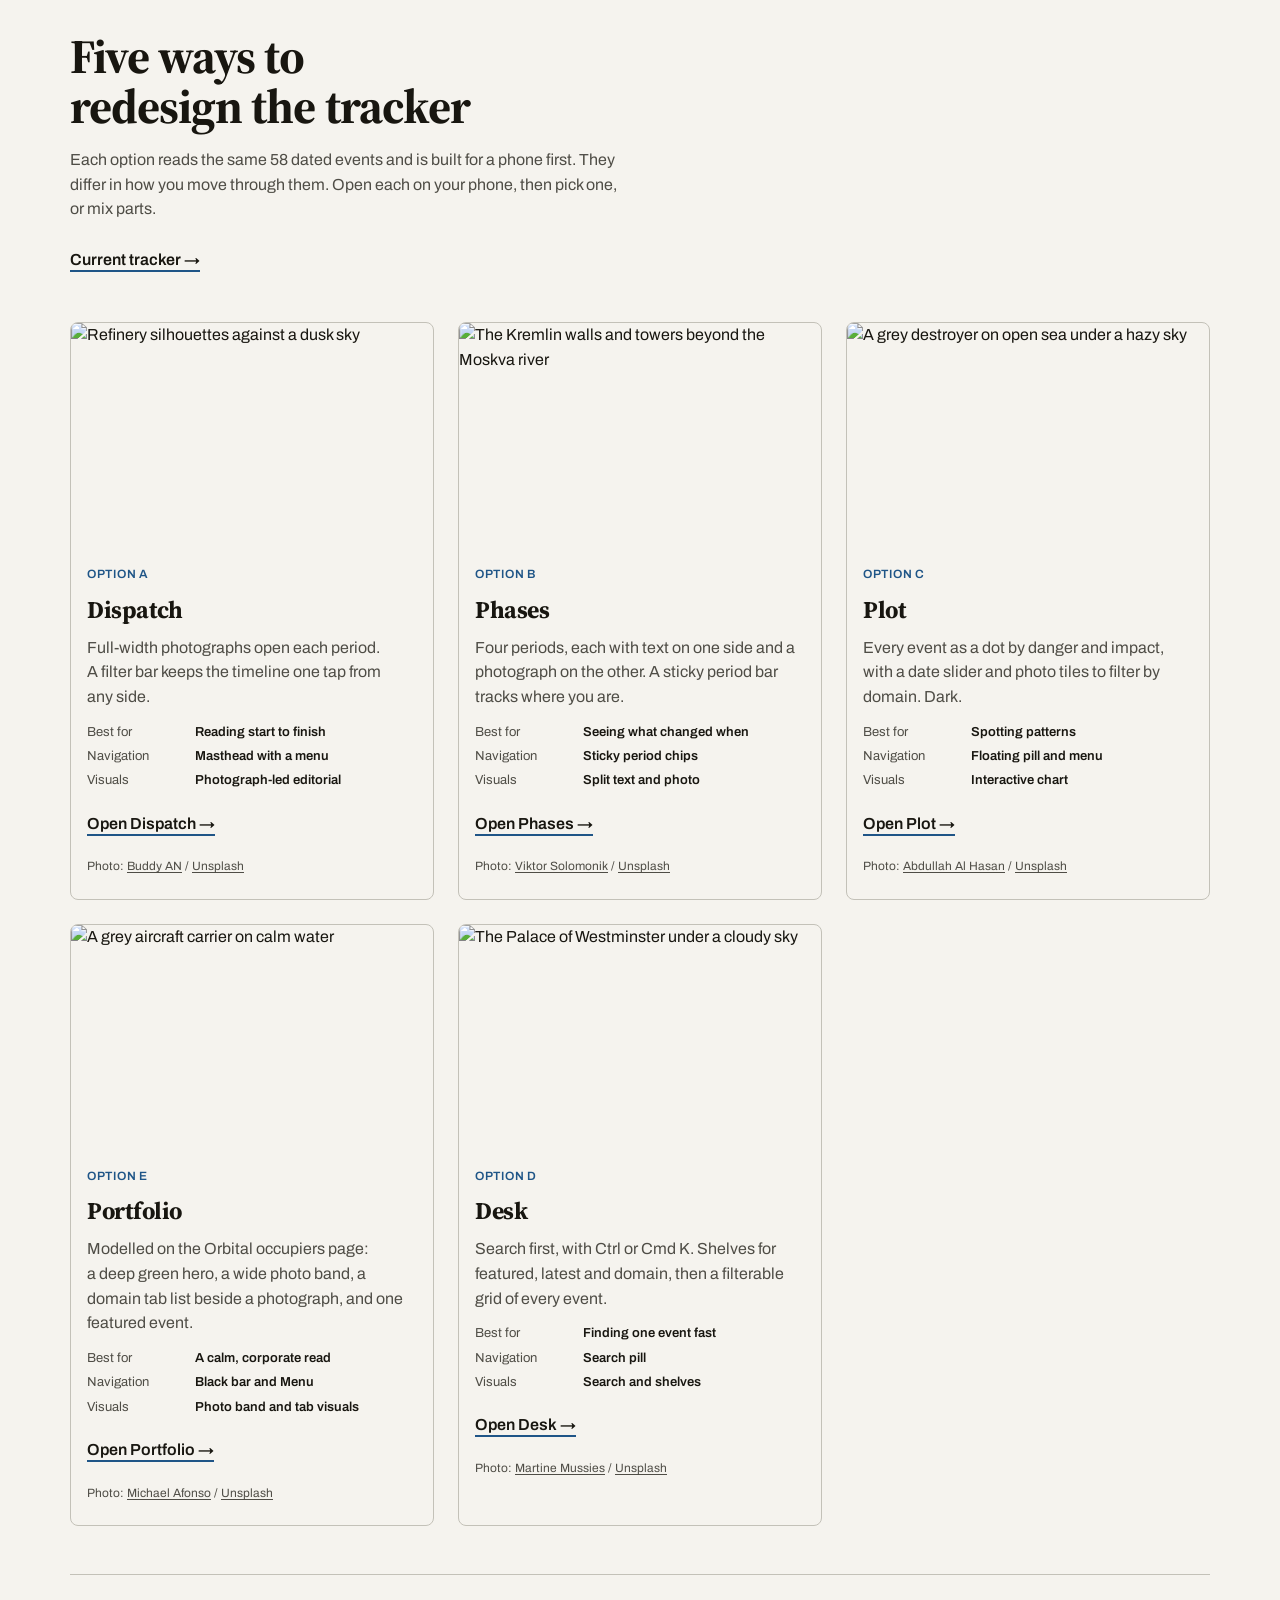
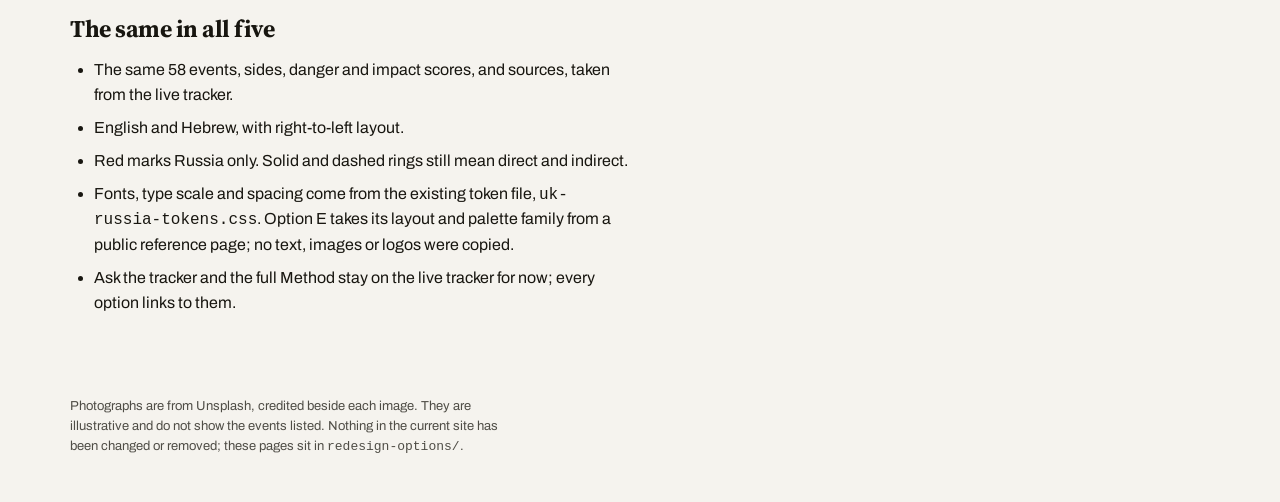
==== redesign-options/index.html @ 3826f4dd "Add UK military-aid rows for Ukraine and recompute the stats. Every verified weapons, munitions and " ====
<!DOCTYPE html>
<html lang="en" dir="ltr" data-option="index">
<head>
<meta charset="utf-8">
<meta name="viewport" content="width=device-width, initial-scale=1, viewport-fit=cover">
<meta name="robots" content="noindex">
<title>Five redesign options — UK–Russia escalation tracker</title>
<meta name="description" content="Five mobile-first redesign directions for the UK–Russia escalation tracker, each with photographs and a different way to navigate the 58 events.">
<link rel="preconnect" href="https://fonts.googleapis.com">
<link rel="preconnect" href="https://fonts.gstatic.com" crossorigin>
<link rel="preconnect" href="https://images.unsplash.com" crossorigin>
<link href="https://fonts.googleapis.com/css2?family=Source+Serif+4:opsz,wght@8..60,400;8..60,600;8..60,700&family=Noto+Serif+Hebrew:wght@400;600;700&family=Archivo:wght@400;500;600;700&display=swap" rel="stylesheet">
<link rel="stylesheet" href="../uk-russia-tokens.css">
<link rel="stylesheet" href="./options-base.css">
<link rel="stylesheet" href="./index.css">
</head>
<body>
<a class="skip" href="#main">Skip to content</a>
<main id="main" class="wrap">
  <header class="head">
    <h1>Five ways to redesign the tracker</h1>
    <p class="lede">Each option reads the same 58 dated events and is built for a phone first. They differ in how you move through them. Open each on your phone, then pick one, or mix parts.</p>
    <p class="head__links"><a class="tlink" href="../uk-russia-merged-timeline.html">Current tracker →</a></p>
  </header>

  <div class="options" id="options"></div>

  <section class="same" aria-labelledby="same-h">
    <h2 id="same-h">The same in all five</h2>
    <ul>
      <li>The same 58 events, sides, danger and impact scores, and sources, taken from the live tracker.</li>
      <li>English and Hebrew, with right-to-left layout.</li>
      <li>Red marks Russia only. Solid and dashed rings still mean direct and indirect.</li>
      <li>Fonts, type scale and spacing come from the existing token file, <code>uk-russia-tokens.css</code>. Option E takes its layout and palette family from a public reference page; no text, images or logos were copied.</li>
      <li>Ask the tracker and the full Method stay on the live tracker for now; every option links to them.</li>
    </ul>
  </section>

  <p class="fine">Photographs are from Unsplash, credited beside each image. They are illustrative and do not show the events listed. Nothing in the current site has been changed or removed; these pages sit in <code>redesign-options/</code>.</p>
</main>

<script src="./options-data.js"></script>
<script src="./options-shared.js"></script>
<script>
(function () {
  const { img, creditInner, esc } = window.UKRU_UI;
  const OPTS = [
    { l: "Option A", name: "Dispatch", href: "./option-a-dispatch.html", photo: "refinery", what: "Full-width photographs open each period. A filter bar keeps the timeline one tap from any side.", best: "Reading start to finish", nav: "Masthead with a menu", hook: "Photograph-led editorial" },
    { l: "Option B", name: "Phases", href: "./option-b-phases.html", photo: "kremlin", what: "Four periods, each with text on one side and a photograph on the other. A sticky period bar tracks where you are.", best: "Seeing what changed when", nav: "Sticky period chips", hook: "Split text and photo" },
    { l: "Option C", name: "Plot", href: "./option-c-plot.html", photo: "destroyer", what: "Every event as a dot by danger and impact, with a date slider and photo tiles to filter by domain. Dark.", best: "Spotting patterns", nav: "Floating pill and menu", hook: "Interactive chart" },
    { l: "Option E", name: "Portfolio", href: "./option-e-portfolio.html", photo: "carrier", what: "Modelled on the Orbital occupiers page: a deep green hero, a wide photo band, a domain tab list beside a photograph, and one featured event.", best: "A calm, corporate read", nav: "Black bar and Menu", hook: "Photo band and tab visuals" },
    { l: "Option D", name: "Desk", href: "./option-d-desk.html", photo: "westminster", what: "Search first, with Ctrl or Cmd K. Shelves for featured, latest and domain, then a filterable grid of every event.", best: "Finding one event fast", nav: "Search pill", hook: "Search and shelves" },
  ];
  document.getElementById("options").innerHTML = OPTS.map((o, i) => `<article class="opt">
    <figure class="opt__photo" style="margin:0">${img(o.photo, { w: 800, ratio: 1.6, sizes: "(min-width: 60rem) 25vw, (min-width: 40rem) 45vw, 100vw", eager: i < 2 })}</figure>
    <div class="opt__body">
      <span class="opt__letter">${esc(o.l.toUpperCase())}</span>
      <h2>${esc(o.name)}</h2>
      <p>${esc(o.what)}</p>
      <dl>
        <div><dt>Best for</dt><dd>${esc(o.best)}</dd></div>
        <div><dt>Navigation</dt><dd>${esc(o.nav)}</dd></div>
        <div><dt>Visuals</dt><dd>${esc(o.hook)}</dd></div>
      </dl>
      <a class="tlink" href="${o.href}">Open ${esc(o.name)} →</a>
      <p class="credit">${creditInner(o.photo, "en")}</p>
    </div>
  </article>`).join("");
})();
</script>
</body>
</html>
---- uk-russia-tokens.css ----
/* Hallmark · editorial · design-system: uk-russia-tokens.css · UK–Russia audit UI */
:root {
  /* Serif for headlines, sans for buttons and running text.
     Latin headlines use Source Serif 4. Hebrew headlines use Noto Serif Hebrew,
     a current screen serif, because Source Serif 4 has no Hebrew letters. */
  --font-display: "Source Serif 4", "Noto Serif Hebrew", serif;
  --font-body: Archivo, Arial, sans-serif;
  --font-mono: var(--font-body);
  --font-he: var(--font-body);

  /* Major third (1.25) — one ratio for the whole site */
  --text-xs: 0.75rem;       /* 12px labels */
  --text-sm: 0.8125rem;     /* 13px UI */
  --text-base: 0.9375rem;   /* 15px body */
  --text-md: 1rem;          /* 16px lede / emphasis */
  --text-lg: 1.125rem;      /* 18px section titles */
  --text-xl: 1.25rem;       /* 20px stats */
  --text-2xl: 1.5rem;       /* 24px page sections */
  --text-3xl: clamp(1.625rem, 2.6vw, 2.0625rem); /* ~26–33px page title */
  --text-display: clamp(1.75rem, 3.2vw, 2.375rem); /* hero numbers on ladder */

  --leading-tight: 1.15;
  --leading-snug: 1.35;
  --leading-body: 1.55;
  --measure: 62ch;

  --space-2xs: 0.25rem;
  --space-xs: 0.5rem;
  --space-sm: 0.75rem;
  --space-md: 1rem;
  --space-lg: 1.5rem;
  --space-xl: 2rem;
  --space-2xl: 2.5rem;
  --space-3xl: 3rem;

  --page-gutter: clamp(1rem, 4vw, 1.25rem);
  --page-max: 1180px;
}

/* ─────────────────────────────────────────────────────────────────────────
   Redesign options (redesign-options/*). Additive only: nothing above this
   line changes, so the live tracker and ladder pages are unaffected.
   Fonts, the major-third scale and the spacing scale stay shared; each option
   adds a colour theme scoped by [data-option].
   ───────────────────────────────────────────────────────────────────────── */
:root {
  --text-hero: clamp(2.25rem, 5.5vw + 0.5rem, 4.5rem);
  --text-hero-s: clamp(1.875rem, 4vw + 0.5rem, 3rem);
  --text-stat: clamp(3.5rem, 13vw, 7rem);

  --space-4xl: 4.5rem;
  --space-5xl: 6.5rem;

  --tap-min: 2.75rem;
  --rule-hair: 1px;
  --radius-sm: 4px;
  --radius-md: 8px;
  --radius-pill: 999px;

  --ease-out: cubic-bezier(0.16, 1, 0.3, 1);
  --ease-in: cubic-bezier(0.7, 0, 0.84, 0);
  --ease-in-out: cubic-bezier(0.65, 0, 0.35, 1);
  --dur-micro: 120ms;
  --dur-short: 220ms;
  --dur-long: 420ms;

  --z-base: 1;
  --z-raised: 10;
  --z-dropdown: 100;
  --z-sticky: 200;
  --z-modal: 400;
}

/* Index · neutral chooser page */
[data-option="index"] {
  --color-paper: oklch(96.5% 0.008 95);
  --color-paper-2: oklch(93% 0.011 95);
  --color-ink: oklch(20% 0.012 95);
  --color-muted: oklch(42% 0.012 95);
  --color-rule: oklch(81% 0.012 95);
  --color-accent: oklch(44% 0.1 250);
  --color-focus: oklch(46% 0.15 258);
  --color-on-photo: oklch(97% 0.006 95);
  --color-overlay: oklch(14% 0.01 95 / 0.62);
}

/* A · Dispatch — bone paper, ochre accent */
[data-option="a"] {
  --color-paper: oklch(96% 0.012 85);
  --color-paper-2: oklch(92.5% 0.016 85);
  --color-ink: oklch(20% 0.014 60);
  --color-muted: oklch(42% 0.014 65);
  --color-rule: oklch(79% 0.016 80);
  --color-accent: oklch(47% 0.115 68);
  --color-focus: oklch(45% 0.15 258);
  --color-uk: oklch(45% 0.14 260);
  --color-ru: oklch(52% 0.19 27);
  --color-ot: oklch(52% 0.012 80);
  --color-on-photo: oklch(97% 0.008 85);
  --color-overlay: oklch(14% 0.012 60 / 0.58);
}

/* B · Phases — sage paper, deep teal accent */
[data-option="b"] {
  --color-paper: oklch(95.5% 0.014 165);
  --color-paper-2: oklch(91% 0.02 165);
  --color-ink: oklch(21% 0.02 190);
  --color-muted: oklch(40% 0.02 190);
  --color-rule: oklch(79% 0.02 170);
  --color-accent: oklch(42% 0.09 195);
  --color-focus: oklch(44% 0.15 258);
  --color-uk: oklch(45% 0.14 260);
  --color-ru: oklch(52% 0.19 27);
  --color-ot: oklch(52% 0.012 190);
  --color-on-photo: oklch(97% 0.008 165);
  --color-overlay: oklch(14% 0.015 190 / 0.55);
}

/* C · Plot — day slate by default, sodium accent. Night is the dark switch. */
[data-option="c"] {
  color-scheme: light;
  --color-paper: oklch(97.2% 0.008 255);
  --color-paper-2: oklch(94.2% 0.012 255);
  --color-paper-3: oklch(90.5% 0.014 255);
  --color-ink: oklch(22% 0.025 255);
  --color-muted: oklch(40% 0.025 255);
  --color-rule: oklch(62% 0.02 255);
  --color-accent: oklch(46% 0.12 78);
  --color-on-accent: oklch(98% 0.01 90);
  --color-on-scale: oklch(16% 0.02 255);
  --color-focus: oklch(42% 0.14 255);
  --color-uk: oklch(42% 0.14 260);
  --color-ru: oklch(46% 0.17 27);
  --color-ot: oklch(40% 0.02 255);
  --color-on-photo: oklch(97% 0.008 90);
  --color-on-photo-muted: oklch(88% 0.012 255);
  --color-overlay: oklch(98% 0.008 255 / 0.9);
  --color-hero-scrim: oklch(16% 0.02 255);
  --color-shadow: oklch(22% 0.02 255 / 0.16);
  /* One raised surface per page (the detail card beside a plot). Everything else sits on the ground with a hairline. */
  --shadow-raised: 0 1px 2px oklch(22% 0.02 255 / 0.06), 0 16px 40px -20px var(--color-shadow);
  --shadow-float: 0 1px 2px oklch(22% 0.02 255 / 0.08), 0 12px 32px -8px var(--color-shadow);
}

html[data-theme="dark"] [data-option="c"],
[data-option="c"][data-theme="dark"] {
  color-scheme: dark;
  --color-paper: oklch(15% 0.016 255);
  --color-paper-2: oklch(19.5% 0.018 255);
  --color-paper-3: oklch(24% 0.02 255);
  --color-ink: oklch(94% 0.008 90);
  --color-muted: oklch(75% 0.014 255);
  --color-rule: oklch(54% 0.022 255);
  --color-accent: oklch(82% 0.14 92);
  --color-on-accent: oklch(20% 0.03 90);
  --color-on-scale: oklch(16% 0.02 255);
  --color-focus: oklch(50% 0.08 200);
  --color-uk: oklch(74% 0.13 255);
  --color-ru: oklch(68% 0.18 27);
  --color-ot: oklch(72% 0.012 255);
  --color-on-photo: oklch(96% 0.008 90);
  --color-on-photo-muted: oklch(84% 0.014 255);
  --color-overlay: oklch(12% 0.016 255 / 0.62);
  --color-hero-scrim: oklch(12% 0.016 255);
  --color-shadow: oklch(4% 0.01 255 / 0.45);
  /* On dark, depth comes from the lighter surface; the shadow only seats the card. */
  --shadow-raised: 0 1px 0 oklch(100% 0 0 / 0.04) inset, 0 12px 32px -20px var(--color-shadow);
  --shadow-float: 0 1px 0 oklch(100% 0 0 / 0.05) inset, 0 16px 40px -12px var(--color-shadow);
}

/* D · Desk — cool white paper, plum accent */
[data-option="d"] {
  --color-paper: oklch(97.5% 0.007 300);
  --color-paper-2: oklch(94.5% 0.01 300);
  --color-ink: oklch(19% 0.015 300);
  --color-muted: oklch(42% 0.015 300);
  --color-rule: oklch(85% 0.01 300);
  --color-accent: oklch(44% 0.15 325);
  --color-focus: oklch(46% 0.15 258);
  --color-uk: oklch(45% 0.14 260);
  --color-ru: oklch(52% 0.19 27);
  --color-ot: oklch(52% 0.012 300);
  --color-on-photo: oklch(97% 0.006 300);
  --color-overlay: oklch(14% 0.015 300 / 0.6);
}

/* E · Portfolio — warm greige paper, deep olive panels, burnt-orange marker. Studied from a public reference page; structure and palette family only. */
[data-option="e"] {
  --color-paper: oklch(97.4% 0.004 85);
  --color-paper-2: oklch(92.5% 0.005 80);
  --color-ink: oklch(21% 0.006 85);
  --color-muted: oklch(46% 0.01 85);
  --color-rule: oklch(84% 0.007 85);
  --color-accent: oklch(52% 0.13 52);
  --color-focus: oklch(52% 0.13 52);
  --color-deep: oklch(38% 0.07 125);
  --color-deep-2: oklch(33% 0.065 125);
  --color-on-deep: oklch(97% 0.006 100);
  --color-on-deep-muted: oklch(84% 0.025 120);
  --color-marker: oklch(70% 0.17 55);
  --color-uk: oklch(46% 0.12 250);
  --color-ru: oklch(52% 0.19 27);
  --color-ot: oklch(52% 0.01 85);
  --color-on-photo: oklch(97% 0.006 100);
  --color-overlay: oklch(18% 0.02 125 / 0.6);
}
---- redesign-options/options-base.css ----
/* Hallmark · shared base for redesign options · tokens: ../uk-russia-tokens.css
 * Reset, accessibility, and the small parts all four options share.
 * Colour comes from [data-option] themes in the token file; nothing here is a raw colour.
 */
*,
*::before,
*::after {
  box-sizing: border-box;
}

html {
  -webkit-text-size-adjust: 100%;
  overflow-x: clip;
  scroll-behavior: smooth;
  scroll-padding-top: var(--space-4xl);
}

body {
  margin: 0;
  overflow-x: clip;
  background: var(--color-paper);
  color: var(--color-ink);
  font-family: var(--font-body);
  font-size: var(--text-md);
  line-height: var(--leading-body);
  font-variant-numeric: tabular-nums;
  padding-inline: env(safe-area-inset-left) env(safe-area-inset-right);
  padding-bottom: env(safe-area-inset-bottom);
  text-rendering: optimizeLegibility;
}

[dir="rtl"] body,
body[dir="rtl"] {
  font-family: var(--font-he);
}

img {
  display: block;
  max-width: 100%;
  height: auto;
}

h1,
h2,
h3,
h4 {
  margin: 0;
  font-family: var(--font-display);
  font-style: normal;
  font-weight: 700;
  line-height: var(--leading-tight);
  letter-spacing: -0.02em;
  overflow-wrap: anywhere;
  min-width: 0;
  text-wrap: balance;
}

p {
  margin: 0;
  text-wrap: pretty;
}

a {
  color: var(--color-accent);
  text-underline-offset: 0.2em;
  text-decoration-thickness: 1px;
}

ul,
ol {
  margin: 0;
  padding: 0;
  list-style: none;
}

button,
input,
select,
textarea {
  font: inherit;
  font-family: var(--font-body);
  color: inherit;
}

button {
  cursor: pointer;
}

:focus-visible {
  outline: 2px solid var(--color-focus);
  outline-offset: 3px;
  border-radius: var(--radius-sm);
}

.visually-hidden {
  position: absolute;
  width: 1px;
  height: 1px;
  margin: -1px;
  padding: 0;
  overflow: hidden;
  clip-path: inset(50%);
  white-space: nowrap;
}

.skip {
  position: absolute;
  inset-inline-start: var(--space-md);
  inset-block-start: -4rem;
  z-index: var(--z-modal);
  padding: var(--space-xs) var(--space-md);
  background: var(--color-ink);
  color: var(--color-paper);
  font-size: var(--text-sm);
  font-weight: 600;
  text-decoration: none;
  white-space: nowrap;
}

.skip:focus {
  inset-block-start: var(--space-md);
}

.wrap {
  width: 100%;
  max-width: var(--page-max);
  margin-inline: auto;
  padding-inline: var(--page-gutter);
}

/* Typographic link, the default affordance for secondary actions */
.tlink {
  display: inline-flex;
  align-items: center;
  min-height: var(--tap-min);
  color: var(--color-ink);
  font-weight: 600;
  font-size: var(--text-md);
  white-space: nowrap;
  text-decoration: underline;
  text-decoration-color: var(--color-accent);
  text-decoration-thickness: 2px;
  text-underline-offset: 0.3em;
  transition: color var(--dur-micro) var(--ease-out);
}

.tlink:hover {
  color: var(--color-accent);
}

/* Outlined chip button */
.chip {
  display: inline-flex;
  align-items: center;
  justify-content: center;
  gap: var(--space-xs);
  min-height: var(--tap-min);
  padding-inline: var(--space-md);
  border: var(--rule-hair) solid var(--color-rule);
  border-radius: var(--radius-pill);
  background: transparent;
  color: var(--color-ink);
  font-size: var(--text-sm);
  font-weight: 600;
  white-space: nowrap;
  text-decoration: none;
  transition: background var(--dur-micro) var(--ease-out), color var(--dur-micro) var(--ease-out),
    border-color var(--dur-micro) var(--ease-out), transform var(--dur-micro) var(--ease-out);
}

.chip:hover {
  border-color: var(--color-ink);
}

.chip:active {
  transform: translateY(1px);
}

.chip[aria-pressed="true"],
.chip[aria-current="true"] {
  background: var(--color-ink);
  border-color: var(--color-ink);
  color: var(--color-paper);
}

.chip[disabled] {
  opacity: 0.45;
  cursor: not-allowed;
}

.chip .n {
  font-family: var(--font-mono);
  font-size: var(--text-xs);
  font-weight: 500;
  opacity: 0.8;
}

.chips {
  display: flex;
  flex-wrap: wrap;
  gap: var(--space-xs);
}

/* Side marker: dot + two-letter code. Red means Russia and nothing else. */
.side {
  display: inline-flex;
  align-items: center;
  gap: var(--space-2xs);
  font-family: var(--font-mono);
  font-size: var(--text-xs);
  font-weight: 600;
  letter-spacing: 0.06em;
  white-space: nowrap;
}

.side::before {
  content: "";
  width: 0.625rem;
  height: 0.625rem;
  border-radius: 50%;
  background: var(--side-color, var(--color-ot));
}

.side--uk {
  --side-color: var(--color-uk);
}

.side--ru {
  --side-color: var(--color-ru);
}

.side--ot {
  --side-color: var(--color-ot);
}

/* Direct / indirect: solid ring vs dashed ring, as on the live tracker */
.ring {
  display: inline-block;
  width: 0.75rem;
  height: 0.75rem;
  border: 2px solid currentColor;
  border-radius: 50%;
  vertical-align: -0.1em;
}

.ring--indirect {
  border-style: dashed;
}

.mono {
  font-family: var(--font-mono);
  font-size: var(--text-xs);
  letter-spacing: 0.04em;
}

.muted {
  color: var(--color-muted);
}

/* Photo credit. Unsplash asks for attribution; these are illustrative, not event photography. */
.credit {
  font-size: var(--text-xs);
  line-height: var(--leading-snug);
  color: var(--color-muted);
}

.credit a {
  color: inherit;
}

/* Language control */
.lang {
  display: inline-flex;
  border: var(--rule-hair) solid var(--color-rule);
  border-radius: var(--radius-pill);
  overflow: hidden;
}

.lang button {
  display: inline-flex;
  align-items: center;
  justify-content: center;
  min-height: var(--tap-min);
  min-width: var(--tap-min);
  padding-inline: var(--space-xs);
  border: 0;
  background: transparent;
  color: var(--color-muted);
}

.lang button .flag {
  display: block;
  width: 1.4rem;
  height: 0.95rem;
  border-radius: 2px;
  box-shadow: 0 0 0 1px var(--color-rule);
}

.lang button[aria-pressed="true"] {
  background: var(--color-paper-3);
}

/* Why-note disclosure shared by list rows */
.why {
  max-width: var(--measure);
}

.why summary {
  display: inline-flex;
  align-items: center;
  min-height: var(--tap-min);
  color: var(--color-accent);
  font-size: var(--text-sm);
  font-weight: 600;
  cursor: pointer;
  list-style: none;
  white-space: nowrap;
}

.why summary::-webkit-details-marker {
  display: none;
}

.why summary::after {
  content: "+";
  margin-inline-start: var(--space-xs);
  font-family: var(--font-mono);
}

.why[open] summary::after {
  content: "–";
}

.why__body {
  display: grid;
  gap: var(--space-sm);
  padding-block-end: var(--space-md);
  color: var(--color-muted);
  font-size: var(--text-md);
}

.why__body a {
  font-weight: 600;
  overflow-wrap: anywhere;
}

@media (prefers-reduced-motion: reduce) {
  html {
    scroll-behavior: auto;
  }

  *,
  *::before,
  *::after {
    animation-duration: 150ms !important;
    animation-iteration-count: 1 !important;
    transition-duration: 150ms !important;
  }
}
---- redesign-options/index.css ----
/* Hallmark · genre: editorial · macrostructure: Ecosystem Index (chooser) · theme: Index (paper · slate-blue accent · Source Serif 4 + Archivo)
 * nav: none, single page · footer: one line · motion: none beyond hover lift
 * tokens: ../uk-russia-tokens.css [data-option="index"]
 */
.head {
  display: grid;
  gap: var(--space-md);
  padding-block: var(--space-xl) var(--space-2xl);
}

.head h1 {
  max-width: 20ch;
  font-size: var(--text-hero-s);
  line-height: 1.04;
}

.head .lede {
  max-width: var(--measure);
  color: var(--color-muted);
}

.head__links {
  display: flex;
  flex-wrap: wrap;
  gap: var(--space-xs) var(--space-lg);
}

.options {
  display: grid;
  grid-template-columns: repeat(auto-fit, minmax(min(100%, 19rem), 1fr));
  gap: var(--space-lg);
  padding-block-end: var(--space-3xl);
}

.opt {
  display: grid;
  grid-template-rows: auto 1fr;
  border: var(--rule-hair) solid var(--color-rule);
  border-radius: var(--radius-md);
  overflow: clip;
  background: var(--color-paper);
}

.opt__photo img {
  width: 100%;
  aspect-ratio: 16 / 10;
  object-fit: cover;
}

.opt__body {
  display: grid;
  align-content: start;
  gap: var(--space-sm);
  padding: var(--space-md) var(--space-md) var(--space-lg);
}

.opt__letter {
  font-family: var(--font-mono);
  font-size: var(--text-xs);
  font-weight: 600;
  letter-spacing: 0.06em;
  color: var(--color-accent);
}

.opt h2 {
  font-size: var(--text-2xl);
}

.opt p {
  color: var(--color-muted);
}

.opt dl {
  display: grid;
  gap: var(--space-2xs);
  margin: 0;
  font-size: var(--text-sm);
}

.opt dl div {
  display: grid;
  grid-template-columns: 6rem minmax(0, 1fr);
  gap: var(--space-sm);
}

.opt dt {
  color: var(--color-muted);
}

.opt dd {
  margin: 0;
  font-weight: 600;
}

.opt .tlink {
  justify-self: start;
}

.same {
  padding-block: var(--space-2xl) var(--space-3xl);
  border-block-start: var(--rule-hair) solid var(--color-rule);
}

.same h2 {
  margin-block-end: var(--space-md);
  font-size: var(--text-2xl);
}

.same ul {
  display: grid;
  gap: var(--space-xs);
  max-width: var(--measure);
  list-style: disc;
  padding-inline-start: var(--space-lg);
}

.fine {
  padding-block: var(--space-xl) var(--space-3xl);
  color: var(--color-muted);
  font-size: var(--text-sm);
  max-width: var(--measure);
}
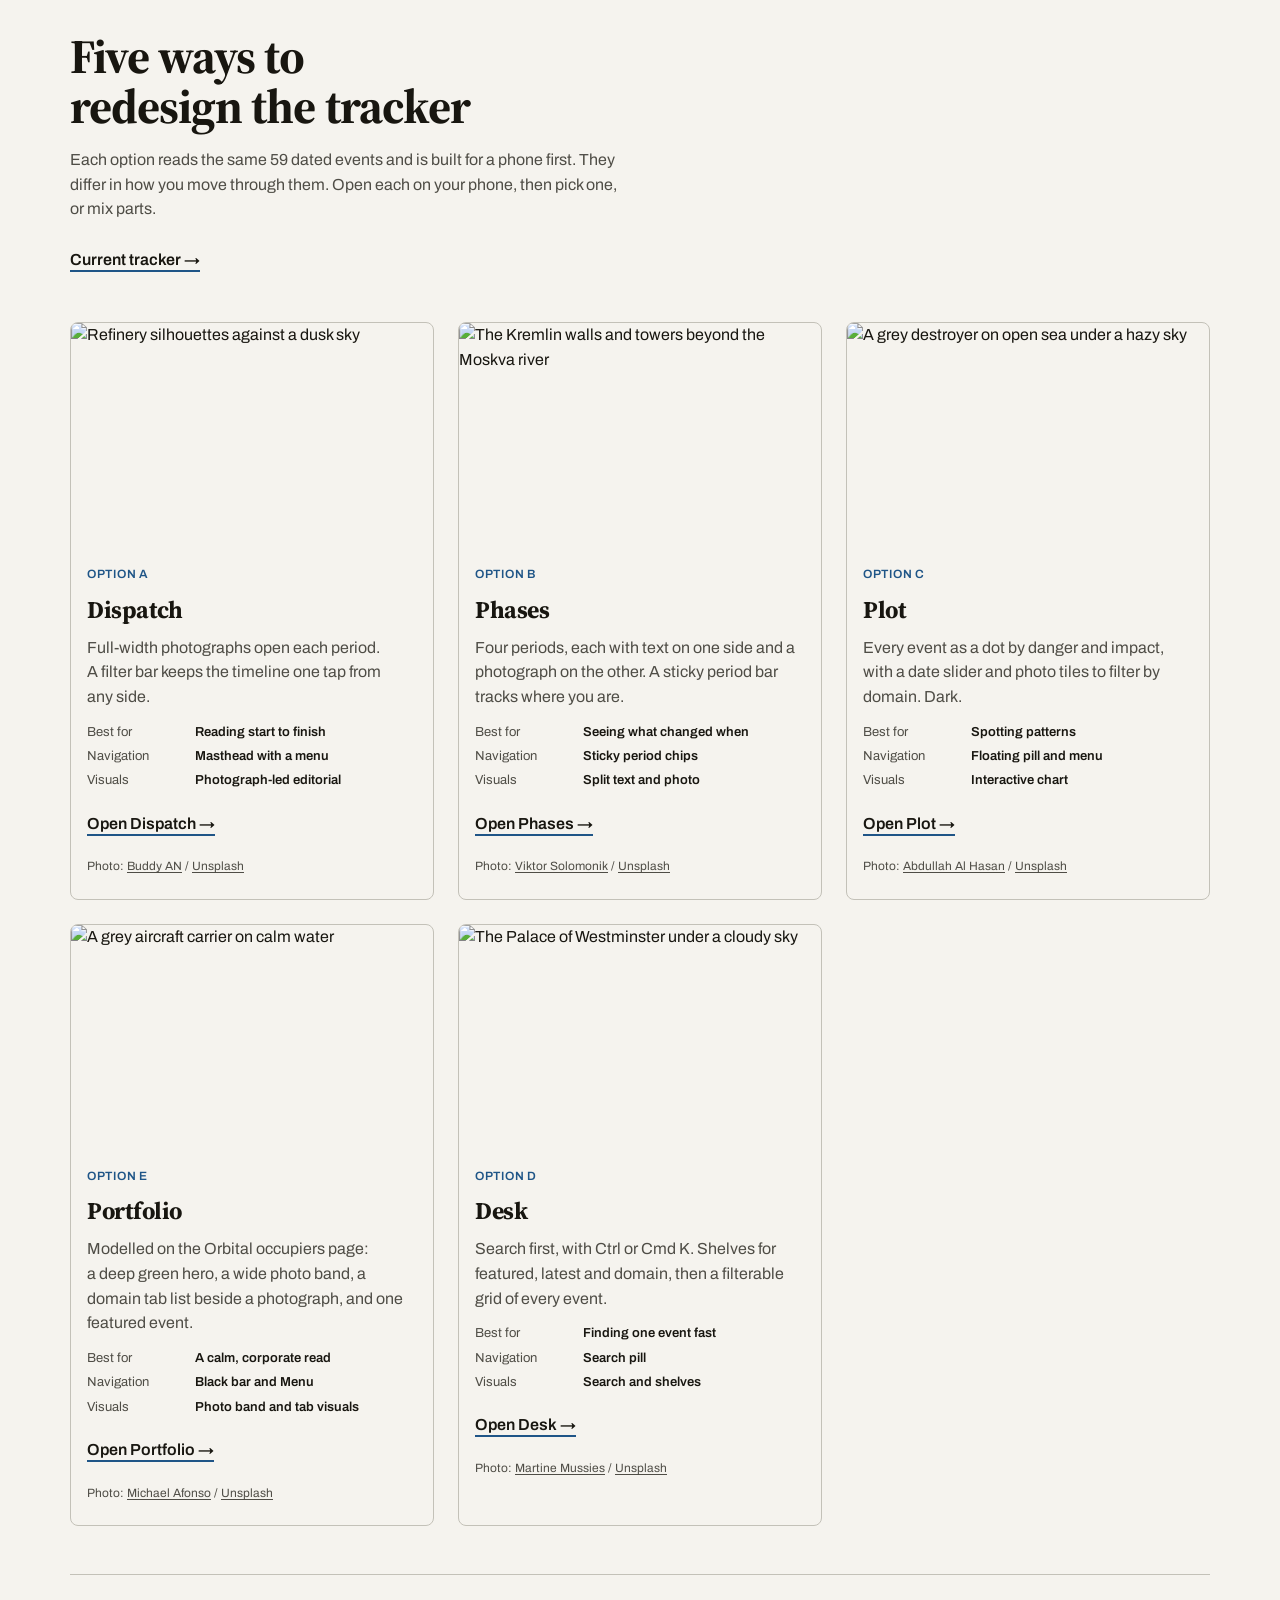
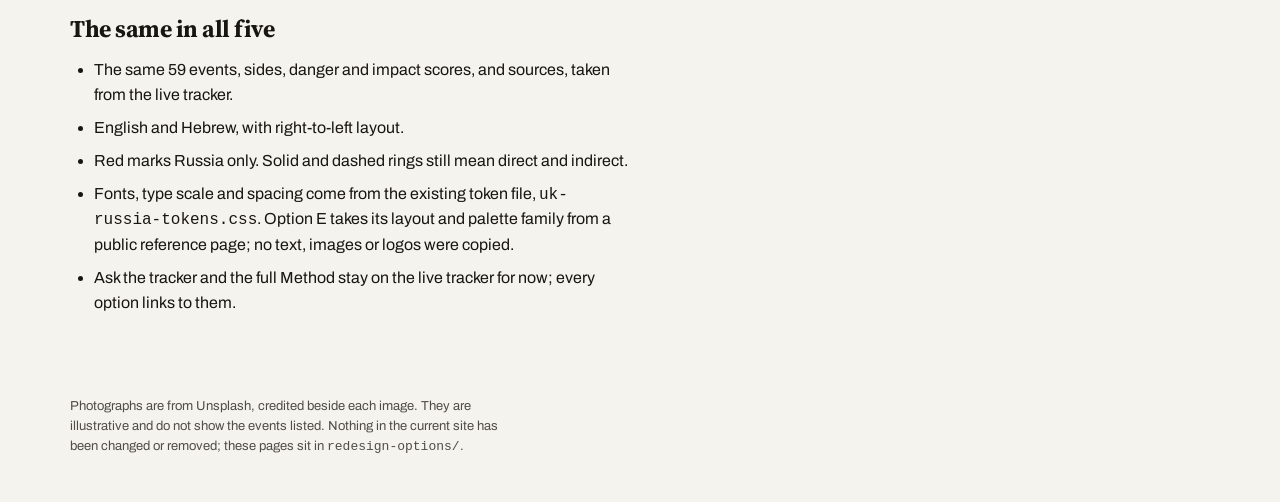
==== commit f6d10380: "Add the 21 November Kyiv agreement to produce strike drones in Britain. The row sits on War infra at" ====
--- a/redesign-options/index.html
+++ b/redesign-options/index.html
@@ -5,7 +5,7 @@
 <meta name="viewport" content="width=device-width, initial-scale=1, viewport-fit=cover">
 <meta name="robots" content="noindex">
 <title>Five redesign options — UK–Russia escalation tracker</title>
-<meta name="description" content="Five mobile-first redesign directions for the UK–Russia escalation tracker, each with photographs and a different way to navigate the 58 events.">
+<meta name="description" content="Five mobile-first redesign directions for the UK–Russia escalation tracker, each with photographs and a different way to navigate the 59 events.">
 <link rel="preconnect" href="https://fonts.googleapis.com">
 <link rel="preconnect" href="https://fonts.gstatic.com" crossorigin>
 <link rel="preconnect" href="https://images.unsplash.com" crossorigin>
@@ -19,7 +19,7 @@
 <main id="main" class="wrap">
   <header class="head">
     <h1>Five ways to redesign the tracker</h1>
-    <p class="lede">Each option reads the same 58 dated events and is built for a phone first. They differ in how you move through them. Open each on your phone, then pick one, or mix parts.</p>
+    <p class="lede">Each option reads the same 59 dated events and is built for a phone first. They differ in how you move through them. Open each on your phone, then pick one, or mix parts.</p>
     <p class="head__links"><a class="tlink" href="../uk-russia-merged-timeline.html">Current tracker →</a></p>
   </header>
 
@@ -28,7 +28,7 @@
   <section class="same" aria-labelledby="same-h">
     <h2 id="same-h">The same in all five</h2>
     <ul>
-      <li>The same 58 events, sides, danger and impact scores, and sources, taken from the live tracker.</li>
+      <li>The same 59 events, sides, danger and impact scores, and sources, taken from the live tracker.</li>
       <li>English and Hebrew, with right-to-left layout.</li>
       <li>Red marks Russia only. Solid and dashed rings still mean direct and indirect.</li>
       <li>Fonts, type scale and spacing come from the existing token file, <code>uk-russia-tokens.css</code>. Option E takes its layout and palette family from a public reference page; no text, images or logos were copied.</li>
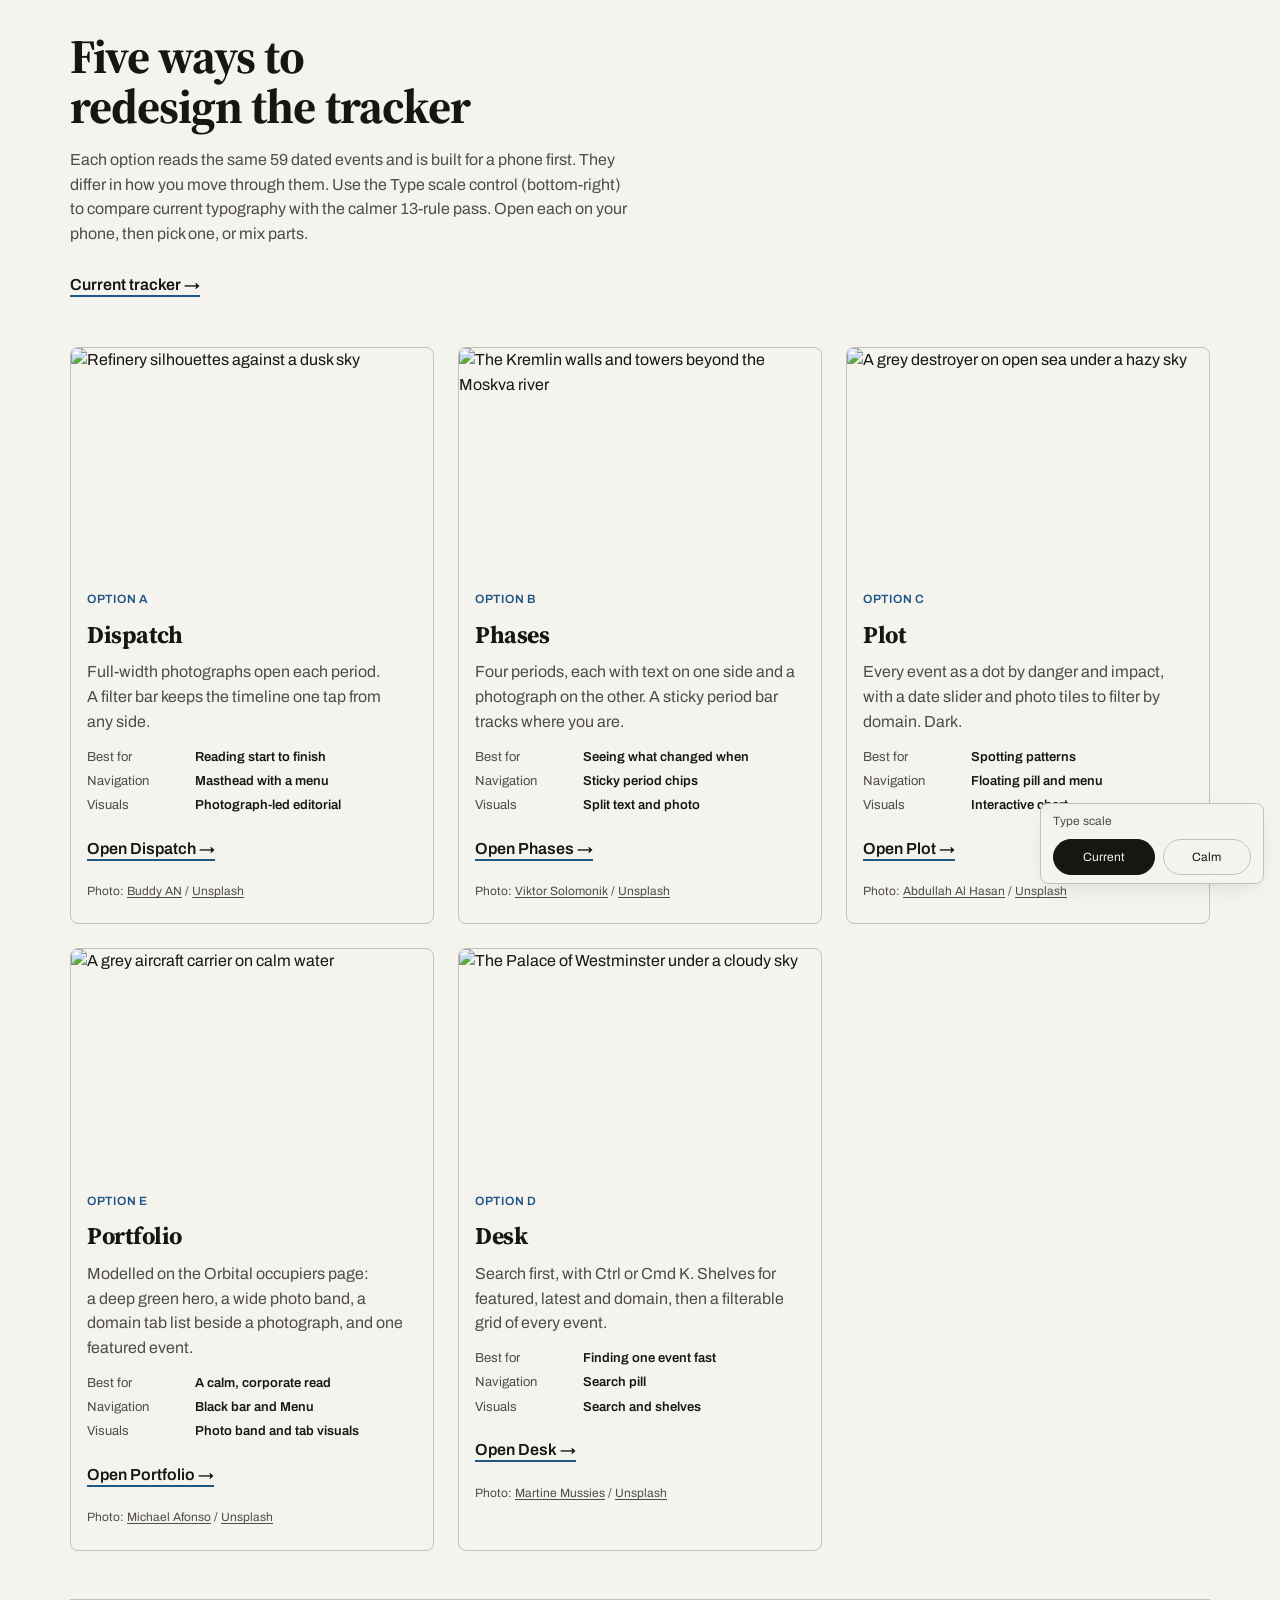
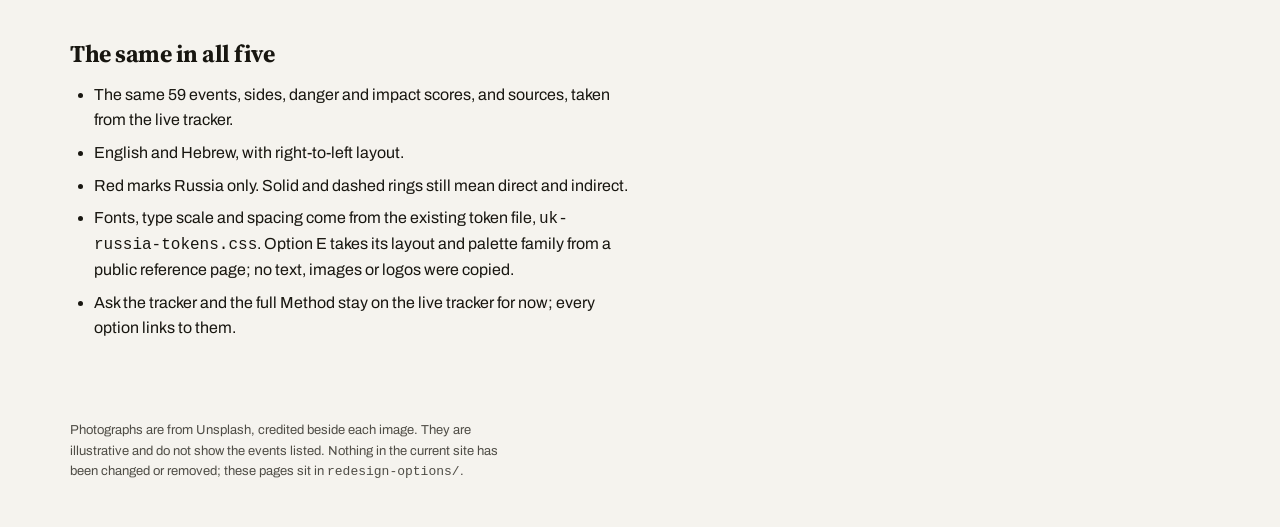
==== commit 202933a1: "Add calm typography A/B toggle for redesign options Introduce scoped calm-type tokens and options-ty" ====
--- a/redesign-options/index.html
+++ b/redesign-options/index.html
@@ -9,17 +9,19 @@
 <link rel="preconnect" href="https://fonts.googleapis.com">
 <link rel="preconnect" href="https://fonts.gstatic.com" crossorigin>
 <link rel="preconnect" href="https://images.unsplash.com" crossorigin>
-<link href="https://fonts.googleapis.com/css2?family=Source+Serif+4:opsz,wght@8..60,400;8..60,600;8..60,700&family=Noto+Serif+Hebrew:wght@400;600;700&family=Archivo:wght@400;500;600;700&display=swap" rel="stylesheet">
+<link href="https://fonts.googleapis.com/css2?family=Source+Serif+4:opsz,wght@8..60,400;8..60,500;8..60,600;8..60,700&family=Noto+Serif+Hebrew:wght@400;500;600;700&family=Archivo:wght@400;500;600;700&display=swap" rel="stylesheet">
 <link rel="stylesheet" href="../uk-russia-tokens.css">
 <link rel="stylesheet" href="./options-base.css">
+<link rel="stylesheet" href="./options-type-calm.css">
 <link rel="stylesheet" href="./index.css">
+<script src="./options-typography.js"></script>
 </head>
 <body>
 <a class="skip" href="#main">Skip to content</a>
 <main id="main" class="wrap">
   <header class="head">
     <h1>Five ways to redesign the tracker</h1>
-    <p class="lede">Each option reads the same 59 dated events and is built for a phone first. They differ in how you move through them. Open each on your phone, then pick one, or mix parts.</p>
+    <p class="lede">Each option reads the same 59 dated events and is built for a phone first. They differ in how you move through them. Use the Type scale control (bottom-right) to compare current typography with the calmer 13-rule pass. Open each on your phone, then pick one, or mix parts.</p>
     <p class="head__links"><a class="tlink" href="../uk-russia-merged-timeline.html">Current tracker →</a></p>
   </header>
 
--- a/uk-russia-tokens.css
+++ b/uk-russia-tokens.css
@@ -69,6 +69,28 @@
   --z-dropdown: 100;
   --z-sticky: 200;
   --z-modal: 400;
+}
+
+/* Calm typography (redesign-options A/B). Enable with html[data-typography="calm"]. */
+html[data-typography="calm"] {
+  --type-section: var(--text-2xl);
+  --type-card-title: var(--text-lg);
+  --type-card-body: var(--text-sm);
+  --type-page-body: var(--text-md);
+  --type-button: var(--text-sm);
+
+  --weight-body: 400;
+  --weight-title: 500;
+  --weight-ui: 500;
+
+  --track-display: -0.035em;
+  --track-section: -0.025em;
+  --track-card: -0.015em;
+  --track-ui: 0;
+  --track-body: 0;
+
+  --leading-display: 1.08;
+  --section-pad-block: var(--space-4xl);
 }
 
 /* Index · neutral chooser page */
--- a/redesign-options/options-type-calm.css
+++ b/redesign-options/options-type-calm.css
@@ -0,0 +1,165 @@
+/* Calm typography pass for redesign-options (A/B vs default options-base + option CSS).
+ * Toggle: html[data-typography="calm"] via options-typography.js or ?typography=calm
+ * Tokens: ../uk-russia-tokens.css
+ */
+
+html[data-typography="calm"] body {
+  font-size: var(--type-page-body);
+  font-weight: var(--weight-body);
+}
+
+/* Display + section titles: one family, straight, lighter weight, tight leading/tracking */
+html[data-typography="calm"] h1,
+html[data-typography="calm"] h2,
+html[data-typography="calm"] h3,
+html[data-typography="calm"] h4 {
+  font-weight: var(--weight-title);
+  letter-spacing: var(--track-section);
+  line-height: var(--leading-display);
+}
+
+html[data-typography="calm"] .head h1,
+html[data-typography="calm"] .mast__name {
+  letter-spacing: var(--track-display);
+}
+
+/* Section vs card hierarchy */
+html[data-typography="calm"] .band > h2,
+html[data-typography="calm"] .same h2,
+html[data-typography="calm"] .method h2,
+html[data-typography="calm"] .fold__title,
+html[data-typography="calm"] .phase h2,
+html[data-typography="calm"] .shelf h2,
+html[data-typography="calm"] .plot h2 {
+  font-size: var(--type-section);
+  letter-spacing: var(--track-section);
+}
+
+html[data-typography="calm"] .opt h2,
+html[data-typography="calm"] .row__title,
+html[data-typography="calm"] .ecard__title,
+html[data-typography="calm"] .detail h3,
+html[data-typography="calm"] .tile h3 {
+  font-size: var(--type-card-title);
+  letter-spacing: var(--track-card);
+  line-height: var(--leading-snug);
+}
+
+html[data-typography="calm"] .opt p,
+html[data-typography="calm"] .opt dl,
+html[data-typography="calm"] .ecard,
+html[data-typography="calm"] .ecard p,
+html[data-typography="calm"] .row__note,
+html[data-typography="calm"] .tile p,
+html[data-typography="calm"] .detail__body {
+  font-size: var(--type-card-body);
+  font-weight: var(--weight-body);
+}
+
+/* Buttons and chip controls: 1 step smaller, UI weight */
+html[data-typography="calm"] button,
+html[data-typography="calm"] .chip,
+html[data-typography="calm"] .mast__menu,
+html[data-typography="calm"] .mast__nav a,
+html[data-typography="calm"] .tlink,
+html[data-typography="calm"] .why summary {
+  font-size: var(--type-button);
+  font-weight: var(--weight-ui);
+  letter-spacing: var(--track-ui);
+}
+
+html[data-typography="calm"] .tlink {
+  font-weight: var(--weight-ui);
+}
+
+/* Section breathing room */
+html[data-typography="calm"] .band {
+  padding-block: var(--section-pad-block) var(--space-5xl);
+}
+
+html[data-typography="calm"] .head {
+  padding-block: var(--space-2xl) var(--section-pad-block);
+}
+
+html[data-typography="calm"] .options {
+  gap: var(--space-xl);
+  padding-block-end: var(--space-4xl);
+}
+
+/* Trim decorative option labels on the chooser index */
+html[data-typography="calm"] .opt__letter {
+  display: none;
+}
+
+html[data-typography="calm"] .mast__line {
+  text-transform: none;
+  letter-spacing: var(--track-body);
+  font-weight: var(--weight-body);
+}
+
+/* Soften shouty UI weights from option-specific sheets */
+html[data-typography="calm"] [class*="__title"],
+html[data-typography="calm"] .sel-title,
+html[data-typography="calm"] .stat b {
+  font-weight: var(--weight-title);
+}
+
+html[data-typography="calm"] .opt dd,
+html[data-typography="calm"] .side,
+html[data-typography="calm"] .chip .n {
+  font-weight: var(--weight-ui);
+}
+
+html[data-typography="calm"] .why__body {
+  font-size: var(--type-page-body);
+}
+
+html[data-typography="calm"] .why__body a {
+  font-weight: var(--weight-ui);
+}
+
+/* Typography lab toggle (injected by options-typography.js) */
+.type-lab {
+  position: fixed;
+  z-index: var(--z-sticky);
+  inset-block-end: max(var(--space-md), env(safe-area-inset-bottom));
+  inset-inline-end: max(var(--space-md), env(safe-area-inset-right));
+  display: inline-flex;
+  flex-wrap: wrap;
+  align-items: center;
+  gap: var(--space-xs);
+  max-width: min(20rem, calc(100vw - 2 * var(--space-md)));
+  padding: var(--space-xs) var(--space-sm);
+  border: var(--rule-hair) solid var(--color-rule);
+  border-radius: var(--radius-md);
+  background: color-mix(in oklch, var(--color-paper) 92%, transparent);
+  backdrop-filter: blur(8px);
+  font-size: var(--text-xs);
+  color: var(--color-muted);
+  box-shadow: 0 8px 24px -12px var(--color-shadow, oklch(20% 0.02 255 / 0.2));
+}
+
+.type-lab__label {
+  flex: 1 1 100%;
+  margin: 0;
+  font-weight: var(--weight-ui);
+}
+
+.type-lab__btn {
+  flex: 1 1 auto;
+  min-height: 2.25rem;
+  padding-inline: var(--space-sm);
+  border: var(--rule-hair) solid var(--color-rule);
+  border-radius: var(--radius-pill);
+  background: var(--color-paper);
+  color: var(--color-ink);
+  font-size: var(--text-xs);
+  font-weight: var(--weight-ui);
+  white-space: nowrap;
+}
+
+.type-lab__btn[aria-pressed="true"] {
+  background: var(--color-ink);
+  border-color: var(--color-ink);
+  color: var(--color-paper);
+}
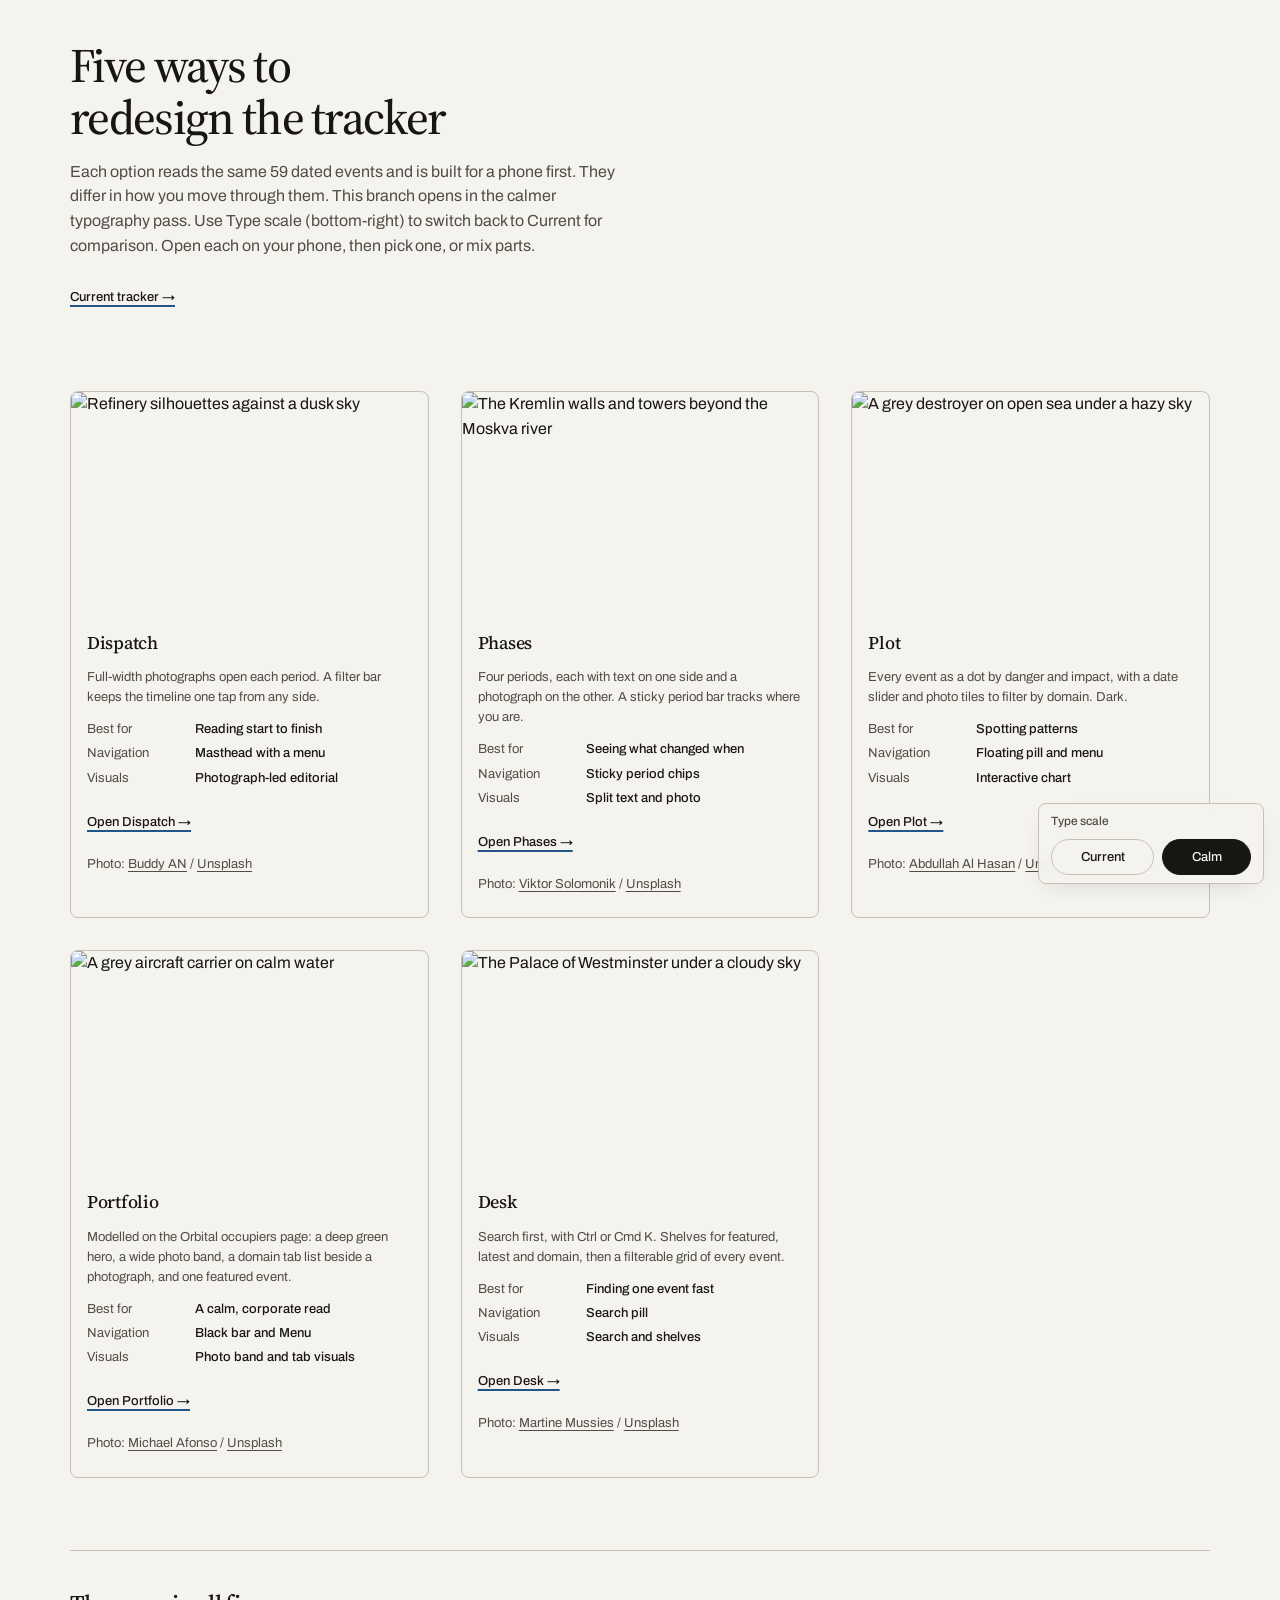
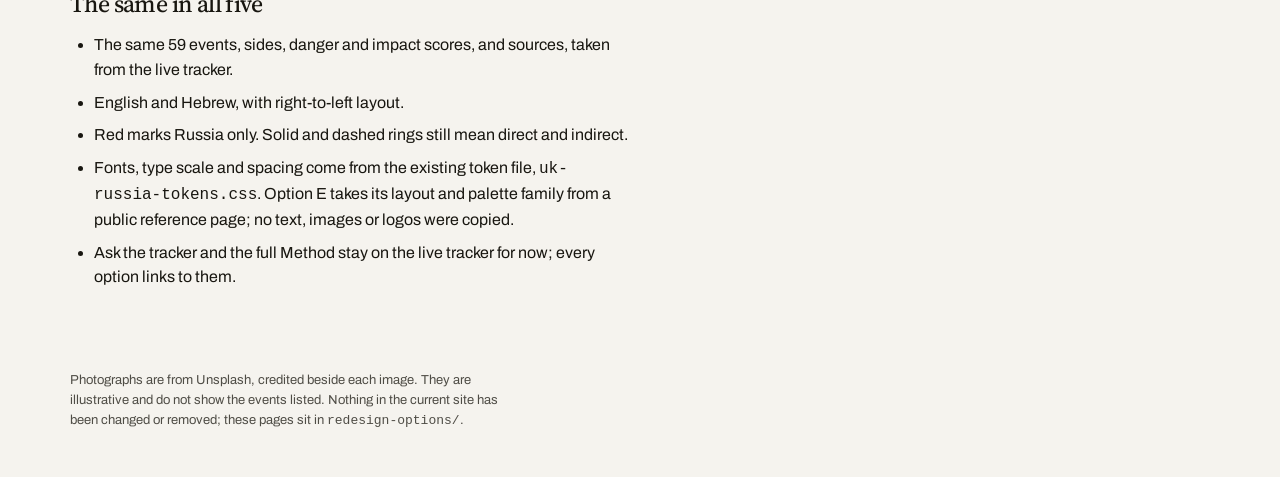
==== commit 9307df5a: "Better Typography: default to calm pass on redesign options Calm typography opens by default; Curren" ====
--- a/redesign-options/index.html
+++ b/redesign-options/index.html
@@ -21,7 +21,7 @@
 <main id="main" class="wrap">
   <header class="head">
     <h1>Five ways to redesign the tracker</h1>
-    <p class="lede">Each option reads the same 59 dated events and is built for a phone first. They differ in how you move through them. Use the Type scale control (bottom-right) to compare current typography with the calmer 13-rule pass. Open each on your phone, then pick one, or mix parts.</p>
+    <p class="lede">Each option reads the same 59 dated events and is built for a phone first. They differ in how you move through them. This branch opens in the calmer typography pass. Use Type scale (bottom-right) to switch back to Current for comparison. Open each on your phone, then pick one, or mix parts.</p>
     <p class="head__links"><a class="tlink" href="../uk-russia-merged-timeline.html">Current tracker →</a></p>
   </header>
 
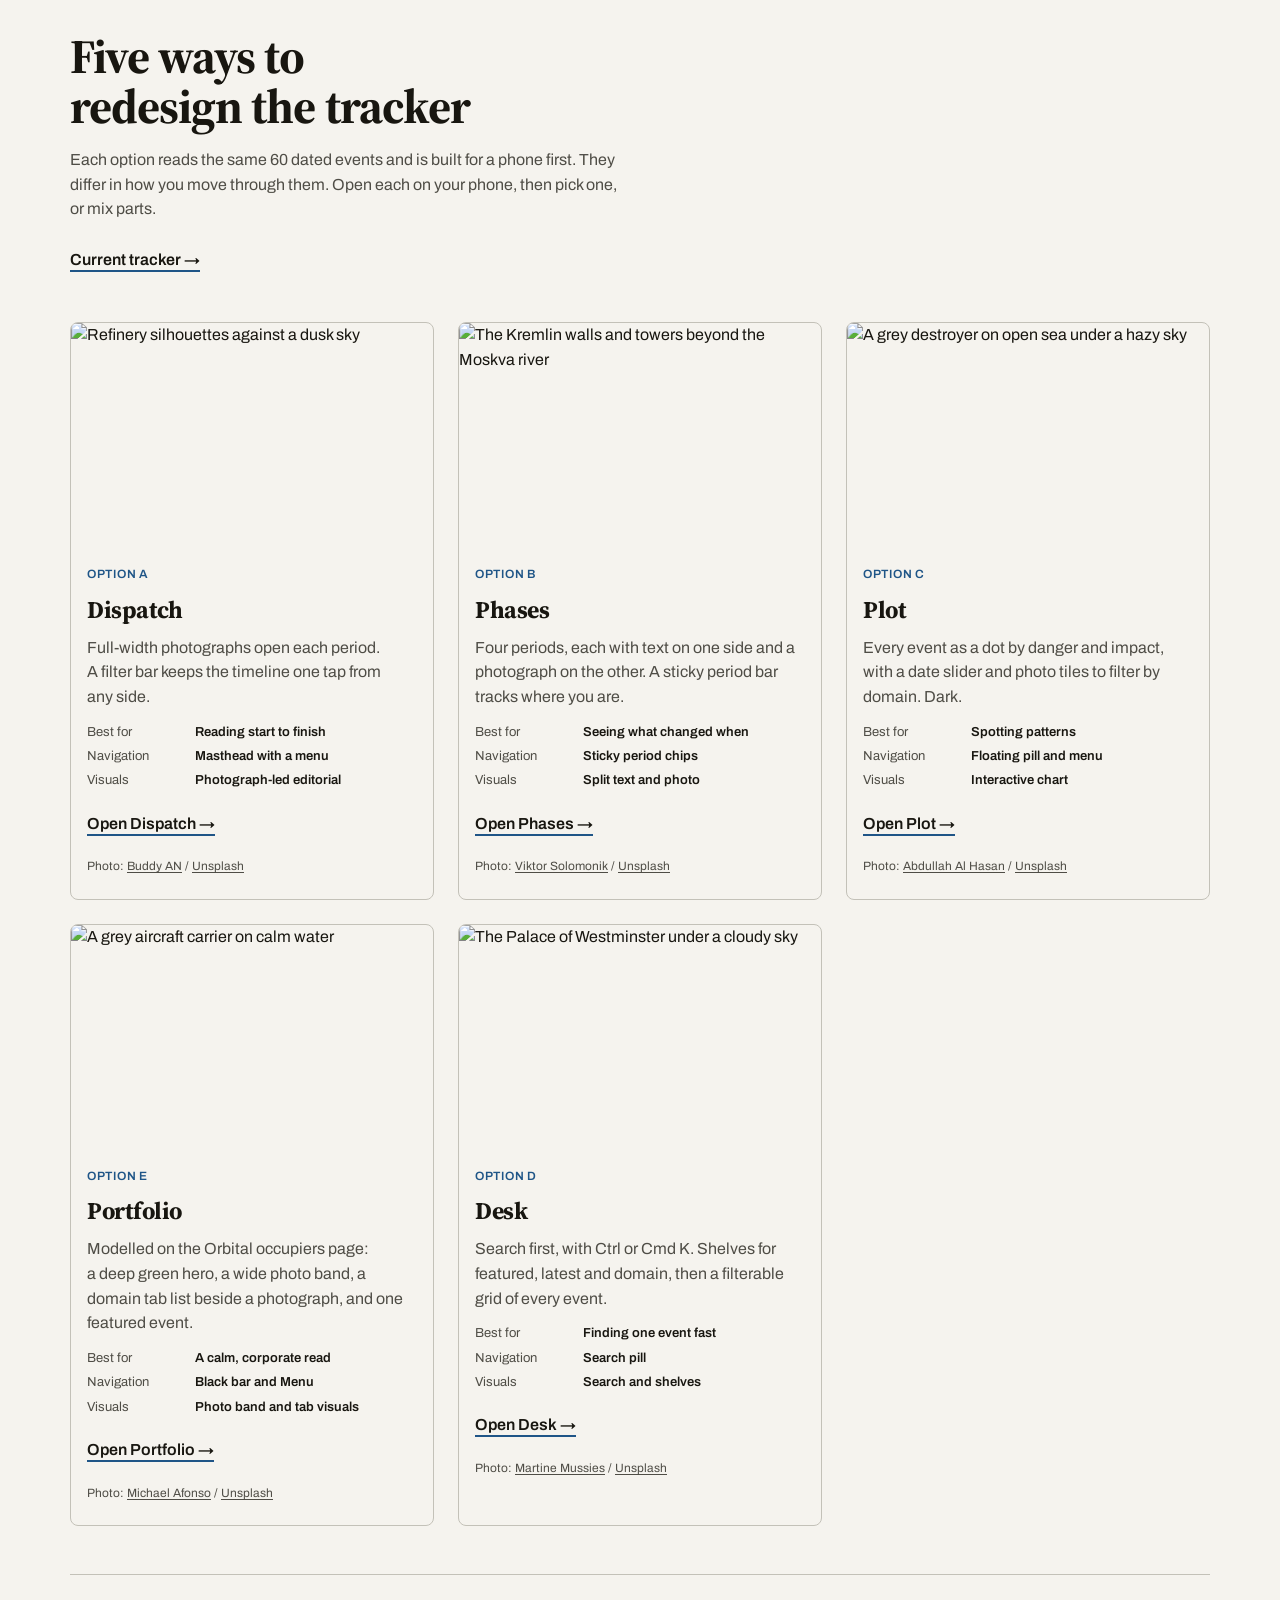
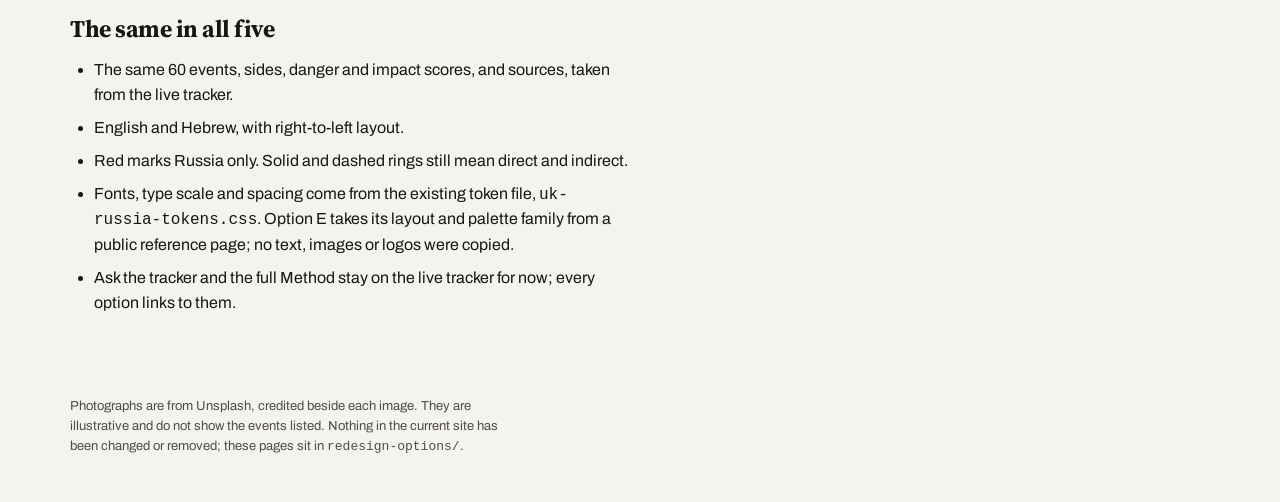
==== commit 295151ee: "Add the 24 November RapidRanger launcher row. Wes Streeting, on the first UK Defence Secretary visit" ====
--- a/redesign-options/index.html
+++ b/redesign-options/index.html
@@ -5,23 +5,21 @@
 <meta name="viewport" content="width=device-width, initial-scale=1, viewport-fit=cover">
 <meta name="robots" content="noindex">
 <title>Five redesign options — UK–Russia escalation tracker</title>
-<meta name="description" content="Five mobile-first redesign directions for the UK–Russia escalation tracker, each with photographs and a different way to navigate the 59 events.">
+<meta name="description" content="Five mobile-first redesign directions for the UK–Russia escalation tracker, each with photographs and a different way to navigate the 60 events.">
 <link rel="preconnect" href="https://fonts.googleapis.com">
 <link rel="preconnect" href="https://fonts.gstatic.com" crossorigin>
 <link rel="preconnect" href="https://images.unsplash.com" crossorigin>
-<link href="https://fonts.googleapis.com/css2?family=Source+Serif+4:opsz,wght@8..60,400;8..60,500;8..60,600;8..60,700&family=Noto+Serif+Hebrew:wght@400;500;600;700&family=Archivo:wght@400;500;600;700&display=swap" rel="stylesheet">
+<link href="https://fonts.googleapis.com/css2?family=Source+Serif+4:opsz,wght@8..60,400;8..60,600;8..60,700&family=Noto+Serif+Hebrew:wght@400;600;700&family=Archivo:wght@400;500;600;700&display=swap" rel="stylesheet">
 <link rel="stylesheet" href="../uk-russia-tokens.css">
 <link rel="stylesheet" href="./options-base.css">
-<link rel="stylesheet" href="./options-type-calm.css">
 <link rel="stylesheet" href="./index.css">
-<script src="./options-typography.js"></script>
 </head>
 <body>
 <a class="skip" href="#main">Skip to content</a>
 <main id="main" class="wrap">
   <header class="head">
     <h1>Five ways to redesign the tracker</h1>
-    <p class="lede">Each option reads the same 59 dated events and is built for a phone first. They differ in how you move through them. This branch opens in the calmer typography pass. Use Type scale (bottom-right) to switch back to Current for comparison. Open each on your phone, then pick one, or mix parts.</p>
+    <p class="lede">Each option reads the same 60 dated events and is built for a phone first. They differ in how you move through them. Open each on your phone, then pick one, or mix parts.</p>
     <p class="head__links"><a class="tlink" href="../uk-russia-merged-timeline.html">Current tracker →</a></p>
   </header>
 
@@ -30,7 +28,7 @@
   <section class="same" aria-labelledby="same-h">
     <h2 id="same-h">The same in all five</h2>
     <ul>
-      <li>The same 59 events, sides, danger and impact scores, and sources, taken from the live tracker.</li>
+      <li>The same 60 events, sides, danger and impact scores, and sources, taken from the live tracker.</li>
       <li>English and Hebrew, with right-to-left layout.</li>
       <li>Red marks Russia only. Solid and dashed rings still mean direct and indirect.</li>
       <li>Fonts, type scale and spacing come from the existing token file, <code>uk-russia-tokens.css</code>. Option E takes its layout and palette family from a public reference page; no text, images or logos were copied.</li>
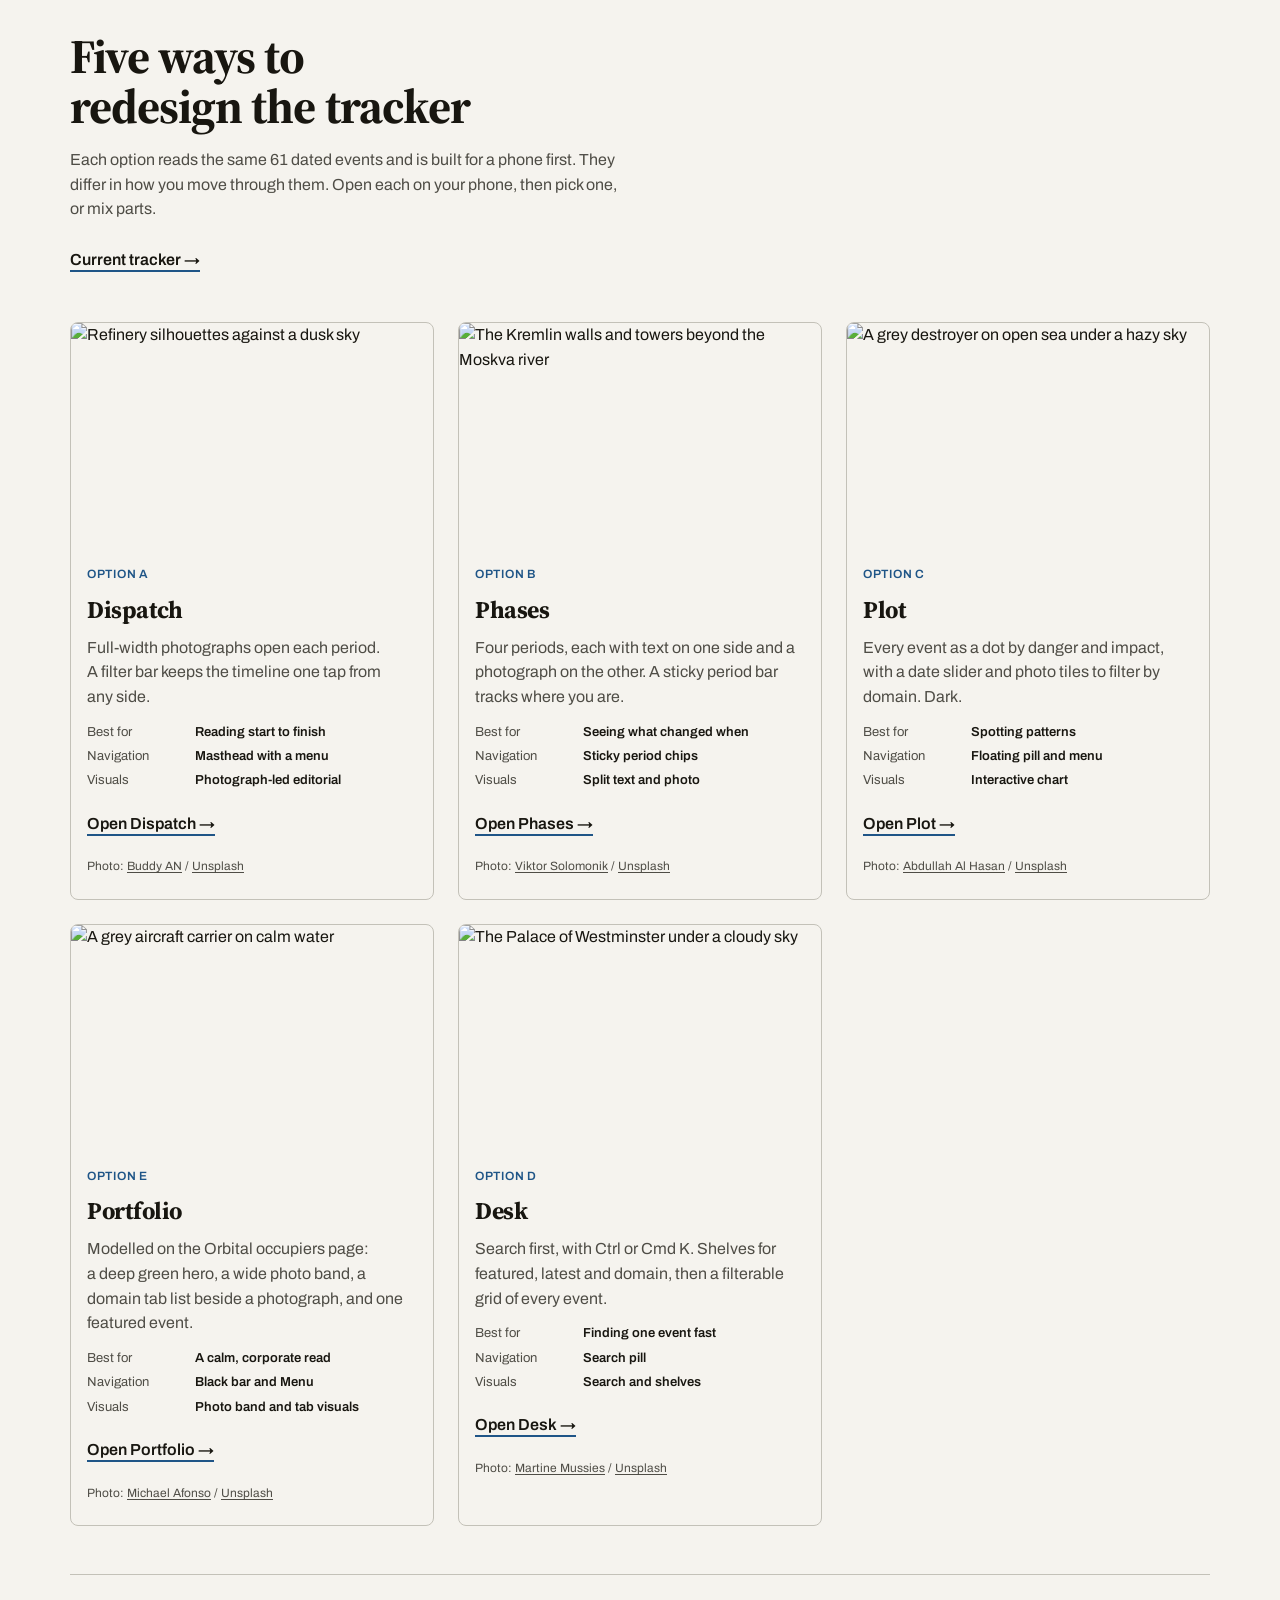
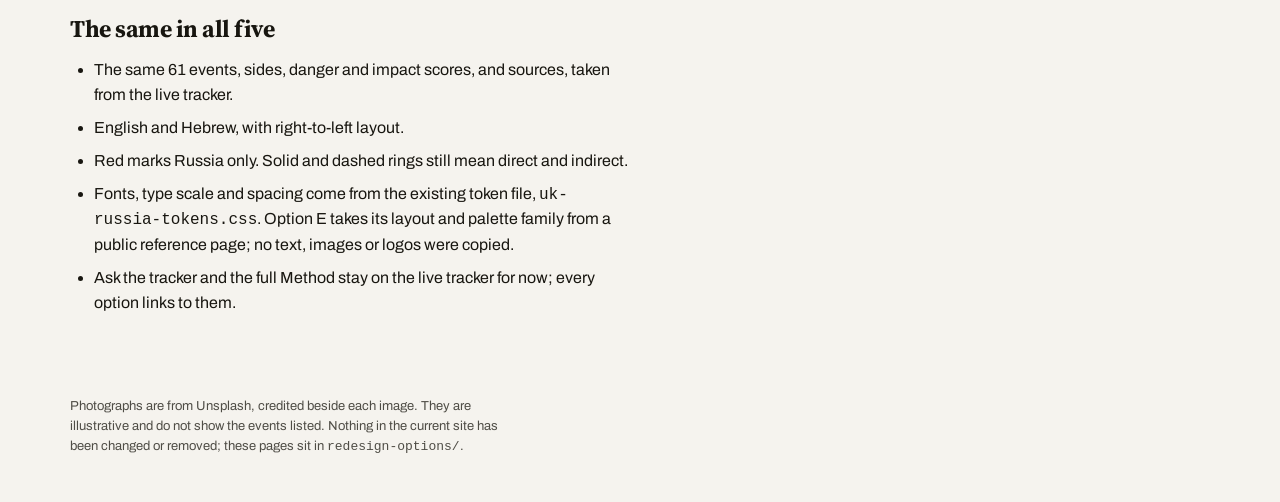
==== commit b5dfac97: "Add the 26 November strategic-reservist letter row. The MoD wrote to about 100,000 strategic reservi" ====
--- a/redesign-options/index.html
+++ b/redesign-options/index.html
@@ -5,7 +5,7 @@
 <meta name="viewport" content="width=device-width, initial-scale=1, viewport-fit=cover">
 <meta name="robots" content="noindex">
 <title>Five redesign options — UK–Russia escalation tracker</title>
-<meta name="description" content="Five mobile-first redesign directions for the UK–Russia escalation tracker, each with photographs and a different way to navigate the 60 events.">
+<meta name="description" content="Five mobile-first redesign directions for the UK–Russia escalation tracker, each with photographs and a different way to navigate the 61 events.">
 <link rel="preconnect" href="https://fonts.googleapis.com">
 <link rel="preconnect" href="https://fonts.gstatic.com" crossorigin>
 <link rel="preconnect" href="https://images.unsplash.com" crossorigin>
@@ -19,7 +19,7 @@
 <main id="main" class="wrap">
   <header class="head">
     <h1>Five ways to redesign the tracker</h1>
-    <p class="lede">Each option reads the same 60 dated events and is built for a phone first. They differ in how you move through them. Open each on your phone, then pick one, or mix parts.</p>
+    <p class="lede">Each option reads the same 61 dated events and is built for a phone first. They differ in how you move through them. Open each on your phone, then pick one, or mix parts.</p>
     <p class="head__links"><a class="tlink" href="../uk-russia-merged-timeline.html">Current tracker →</a></p>
   </header>
 
@@ -28,7 +28,7 @@
   <section class="same" aria-labelledby="same-h">
     <h2 id="same-h">The same in all five</h2>
     <ul>
-      <li>The same 60 events, sides, danger and impact scores, and sources, taken from the live tracker.</li>
+      <li>The same 61 events, sides, danger and impact scores, and sources, taken from the live tracker.</li>
       <li>English and Hebrew, with right-to-left layout.</li>
       <li>Red marks Russia only. Solid and dashed rings still mean direct and indirect.</li>
       <li>Fonts, type scale and spacing come from the existing token file, <code>uk-russia-tokens.css</code>. Option E takes its layout and palette family from a public reference page; no text, images or logos were copied.</li>
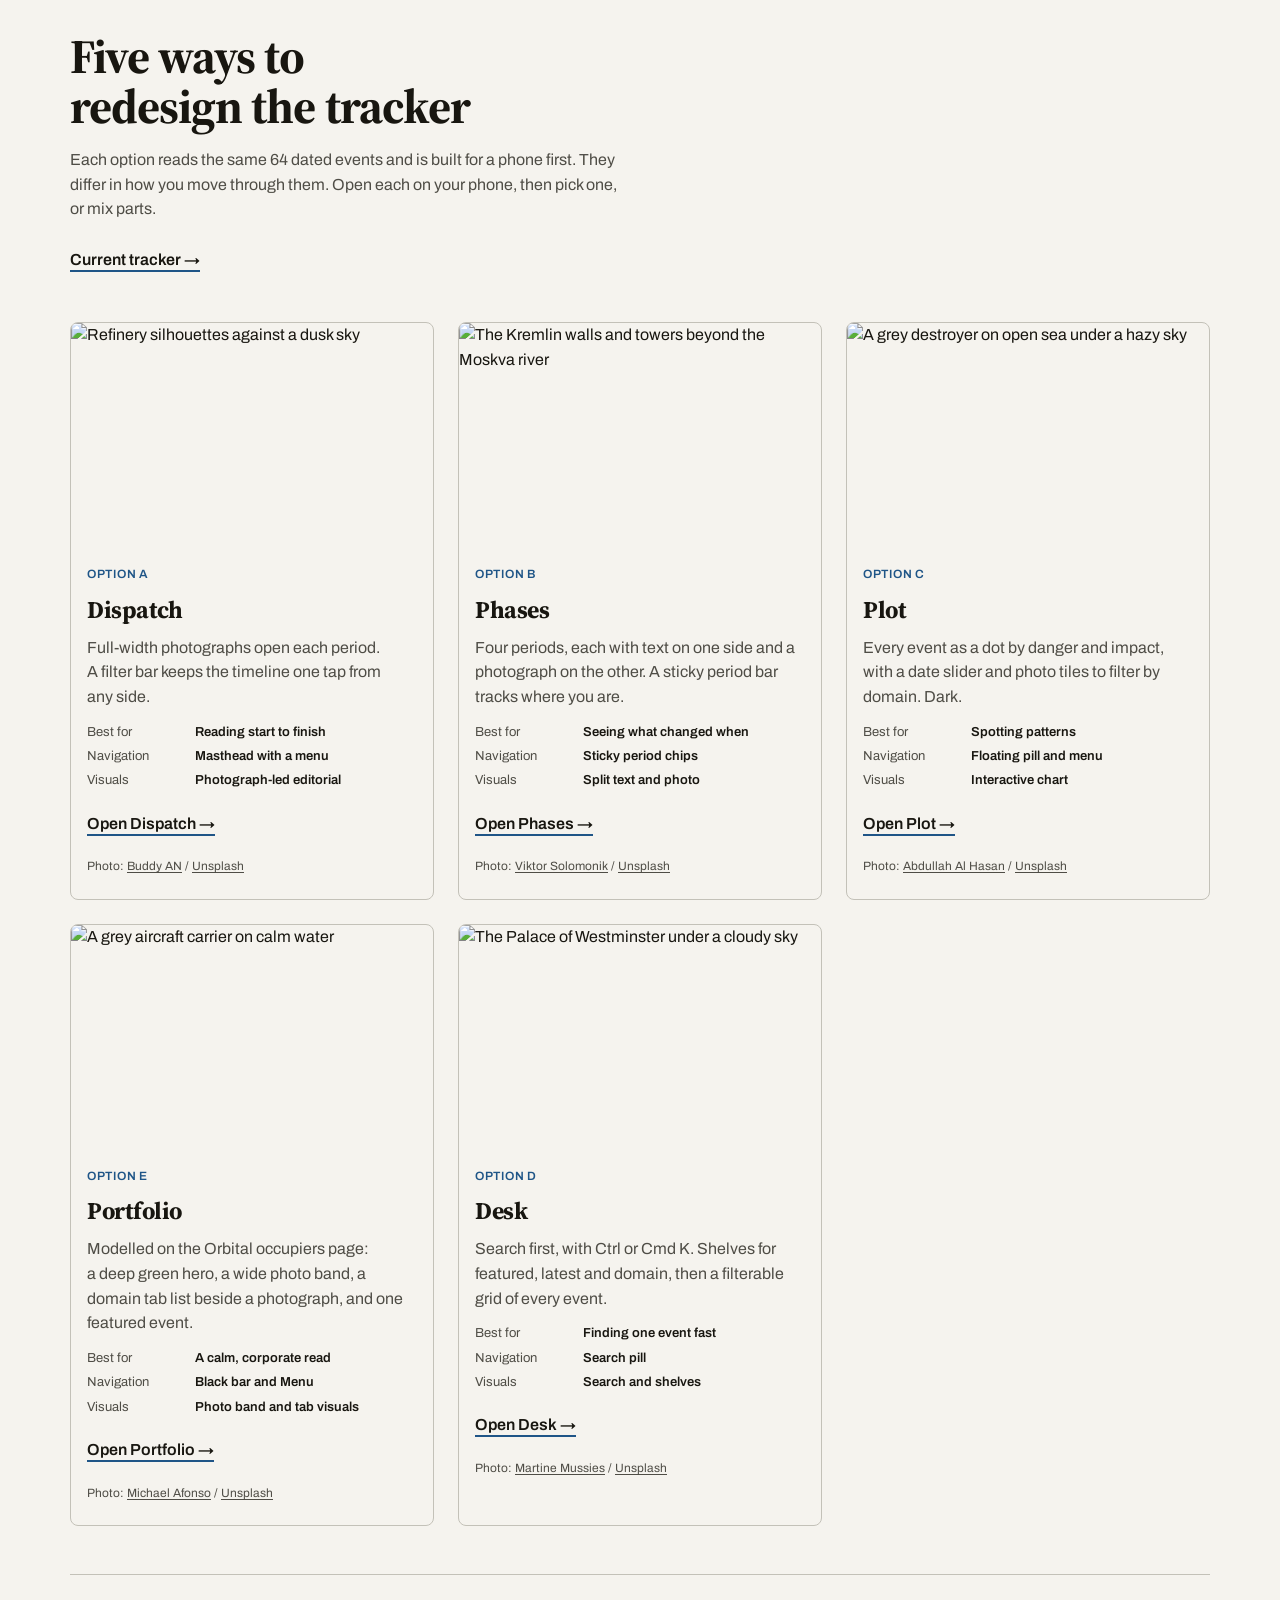
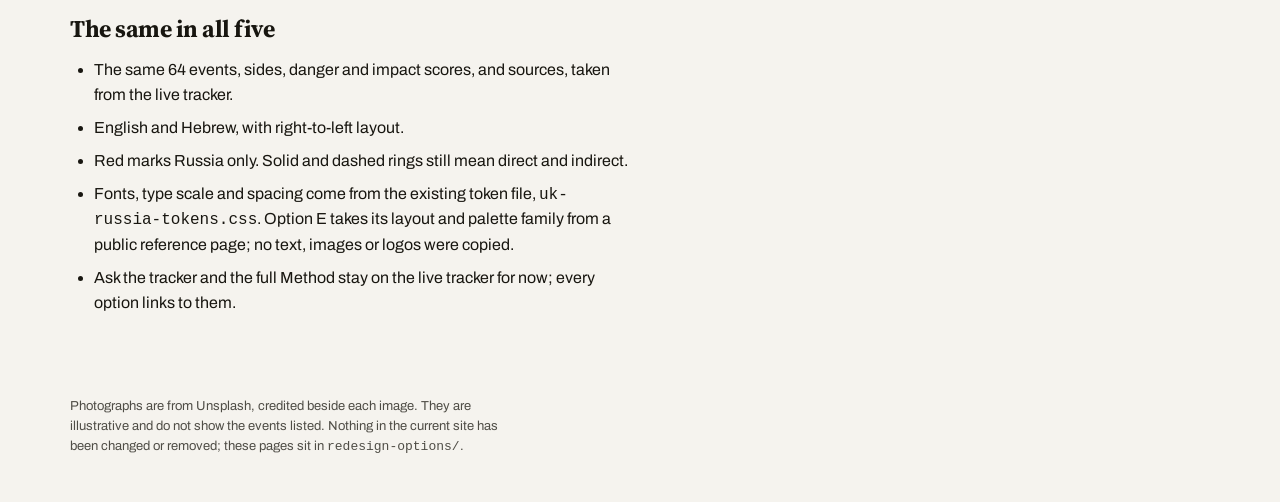
==== commit f82cf8cb: "Add three NCSC cyber rows for April and July 2026. The set is now 64 events: the 7 April GRU Unit 26" ====
--- a/redesign-options/index.html
+++ b/redesign-options/index.html
@@ -5,7 +5,7 @@
 <meta name="viewport" content="width=device-width, initial-scale=1, viewport-fit=cover">
 <meta name="robots" content="noindex">
 <title>Five redesign options — UK–Russia escalation tracker</title>
-<meta name="description" content="Five mobile-first redesign directions for the UK–Russia escalation tracker, each with photographs and a different way to navigate the 61 events.">
+<meta name="description" content="Five mobile-first redesign directions for the UK–Russia escalation tracker, each with photographs and a different way to navigate the 64 events.">
 <link rel="preconnect" href="https://fonts.googleapis.com">
 <link rel="preconnect" href="https://fonts.gstatic.com" crossorigin>
 <link rel="preconnect" href="https://images.unsplash.com" crossorigin>
@@ -19,7 +19,7 @@
 <main id="main" class="wrap">
   <header class="head">
     <h1>Five ways to redesign the tracker</h1>
-    <p class="lede">Each option reads the same 61 dated events and is built for a phone first. They differ in how you move through them. Open each on your phone, then pick one, or mix parts.</p>
+    <p class="lede">Each option reads the same 64 dated events and is built for a phone first. They differ in how you move through them. Open each on your phone, then pick one, or mix parts.</p>
     <p class="head__links"><a class="tlink" href="../uk-russia-merged-timeline.html">Current tracker →</a></p>
   </header>
 
@@ -28,7 +28,7 @@
   <section class="same" aria-labelledby="same-h">
     <h2 id="same-h">The same in all five</h2>
     <ul>
-      <li>The same 61 events, sides, danger and impact scores, and sources, taken from the live tracker.</li>
+      <li>The same 64 events, sides, danger and impact scores, and sources, taken from the live tracker.</li>
       <li>English and Hebrew, with right-to-left layout.</li>
       <li>Red marks Russia only. Solid and dashed rings still mean direct and indirect.</li>
       <li>Fonts, type scale and spacing come from the existing token file, <code>uk-russia-tokens.css</code>. Option E takes its layout and palette family from a public reference page; no text, images or logos were copied.</li>
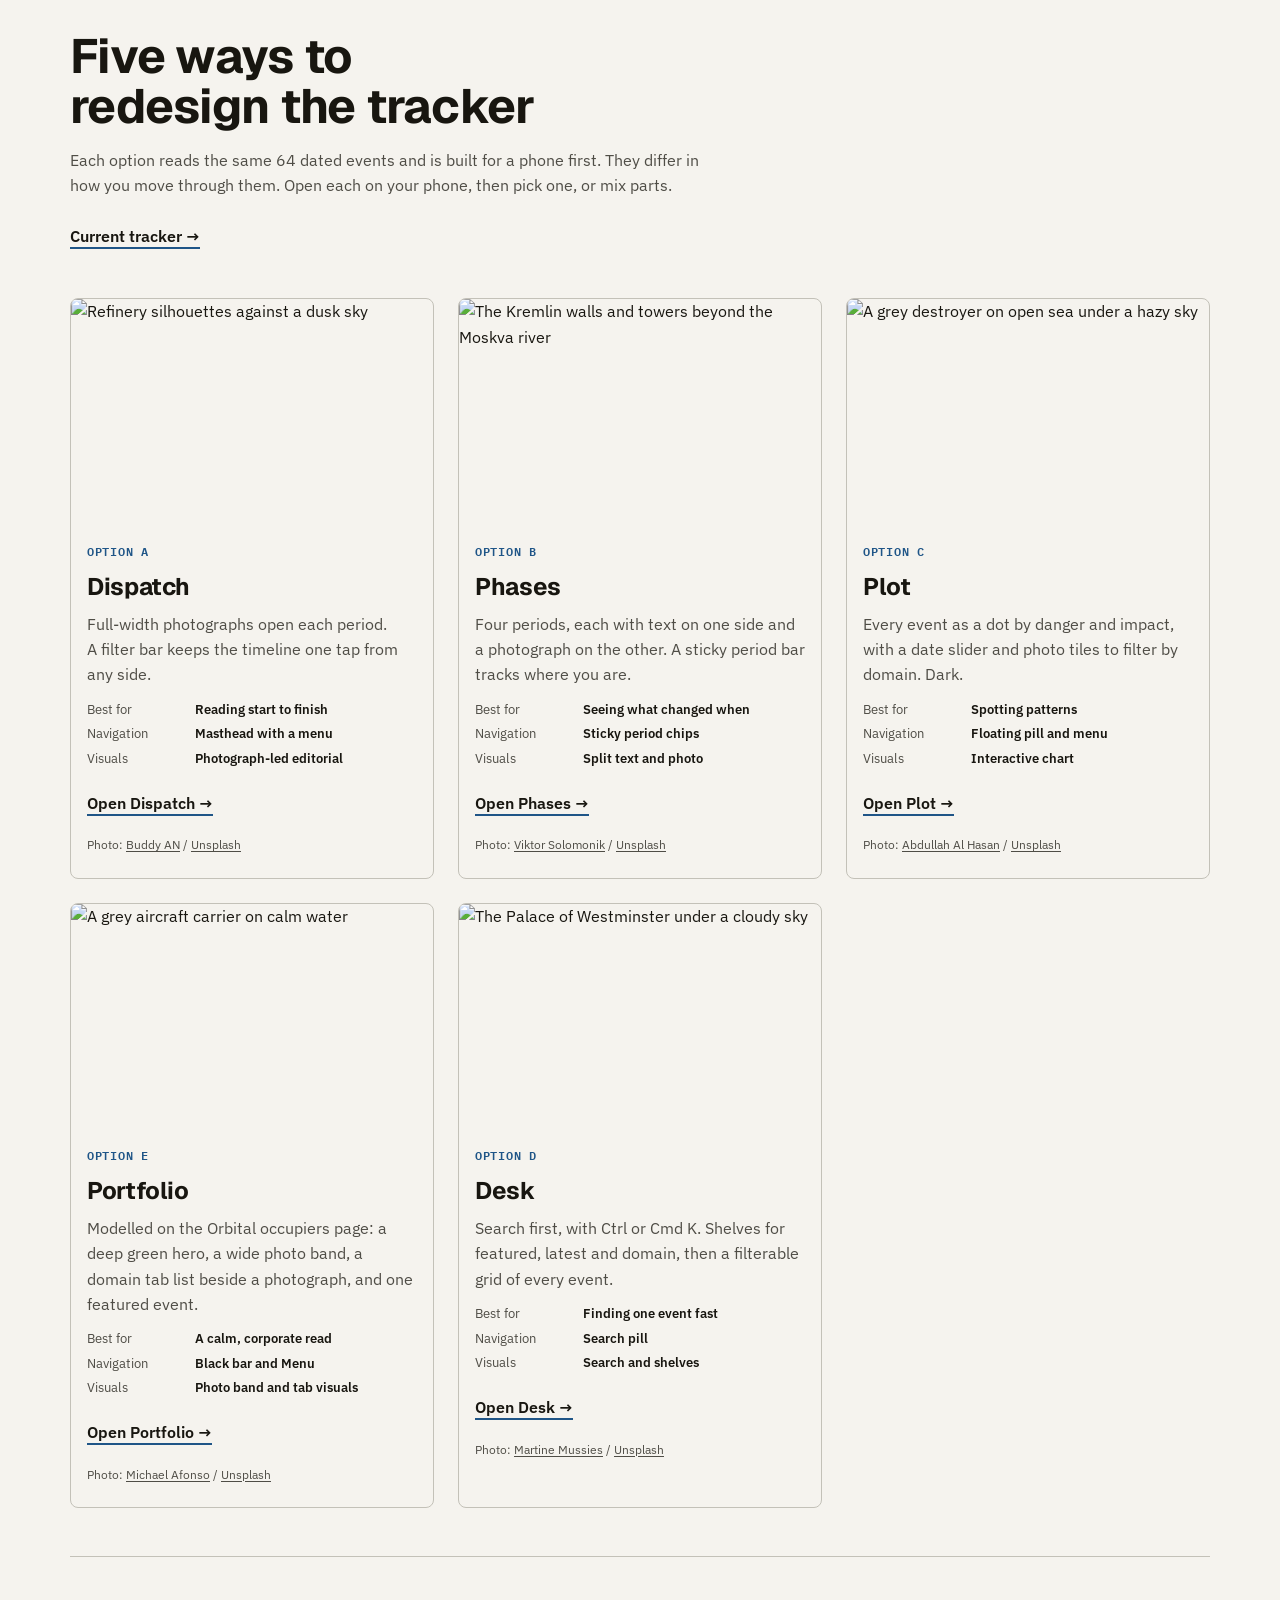
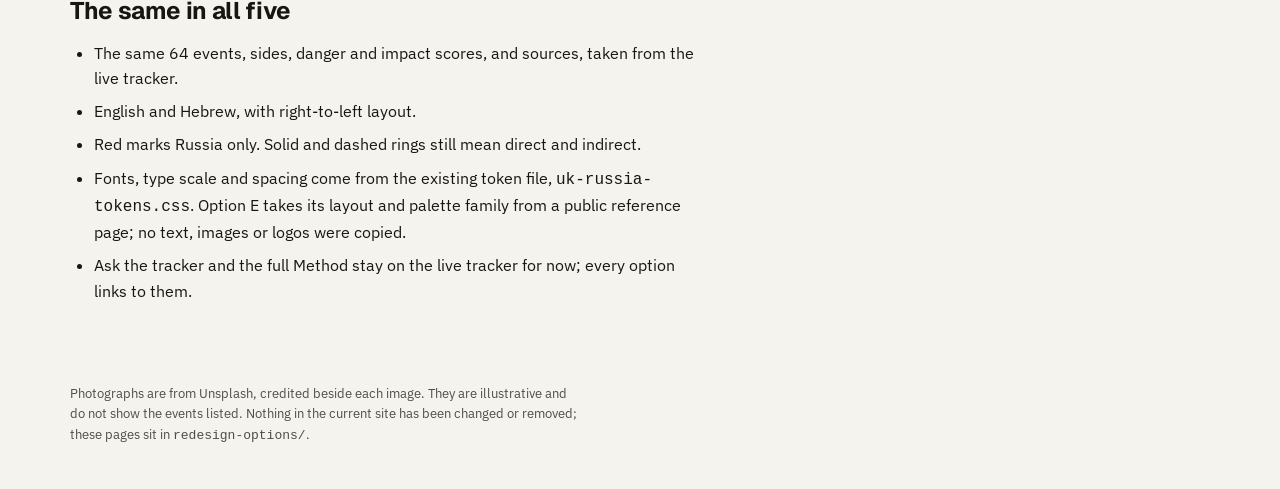
==== commit 0bb9b32c: "Switch to zero-serif EN/HE typography and defence-tech OSINT copy Co-authored-by: Nadav Raviv <Nadav" ====
--- a/redesign-options/index.html
+++ b/redesign-options/index.html
@@ -9,7 +9,7 @@
 <link rel="preconnect" href="https://fonts.googleapis.com">
 <link rel="preconnect" href="https://fonts.gstatic.com" crossorigin>
 <link rel="preconnect" href="https://images.unsplash.com" crossorigin>
-<link href="https://fonts.googleapis.com/css2?family=Source+Serif+4:opsz,wght@8..60,400;8..60,600;8..60,700&family=Noto+Serif+Hebrew:wght@400;600;700&family=Archivo:wght@400;500;600;700&display=swap" rel="stylesheet">
+<link href="https://fonts.googleapis.com/css2?family=Geist:wght@500;600;700;800&family=IBM+Plex+Mono:wght@400;500;600&family=IBM+Plex+Sans+Hebrew:wght@400;500;600;700&family=IBM+Plex+Sans:wght@400;500;600;700&display=swap" rel="stylesheet">
 <link rel="stylesheet" href="../uk-russia-tokens.css">
 <link rel="stylesheet" href="./options-base.css">
 <link rel="stylesheet" href="./index.css">
--- a/uk-russia-tokens.css
+++ b/uk-russia-tokens.css
@@ -1,12 +1,15 @@
-/* Hallmark · editorial · design-system: uk-russia-tokens.css · UK–Russia audit UI */
+/* Hallmark · technical-briefing · design-system: uk-russia-tokens.css · UK–Russia OSINT audit UI
+ * Hallmark · pre-emit critique: P5 H5 E5 S5 R5 V5 · contrast: pass · slop: pass
+ */
 :root {
-  /* Serif for headlines, sans for buttons and running text.
-     Latin headlines use Source Serif 4. Hebrew headlines use Noto Serif Hebrew,
-     a current screen serif, because Source Serif 4 has no Hebrew letters. */
-  --font-display: "Source Serif 4", "Noto Serif Hebrew", serif;
-  --font-body: Archivo, Arial, sans-serif;
-  --font-mono: var(--font-body);
-  --font-he: var(--font-body);
+  /* Zero-serif technical pairing (2+1 rule):
+     Display: Geist (Latin) + IBM Plex Sans Hebrew (Hebrew).
+     Body: IBM Plex Sans (Latin) + IBM Plex Sans Hebrew (Hebrew), designed together for unified metrics.
+     Mono: IBM Plex Mono for ISO dates, gap telemetry, counts, and axis readouts. */
+  --font-display: "Geist", "IBM Plex Sans Hebrew", ui-sans-serif, sans-serif;
+  --font-body: "IBM Plex Sans", "IBM Plex Sans Hebrew", ui-sans-serif, sans-serif;
+  --font-mono: "IBM Plex Mono", "IBM Plex Sans Hebrew", ui-monospace, monospace;
+  --font-he: "IBM Plex Sans Hebrew", "IBM Plex Sans", ui-sans-serif, sans-serif;
 
   /* Major third (1.25) — one ratio for the whole site */
   --text-xs: 0.75rem;       /* 12px labels */
@@ -19,10 +22,12 @@
   --text-3xl: clamp(1.625rem, 2.6vw, 2.0625rem); /* ~26–33px page title */
   --text-display: clamp(1.75rem, 3.2vw, 2.375rem); /* hero numbers on ladder */
 
-  --leading-tight: 1.15;
-  --leading-snug: 1.35;
-  --leading-body: 1.55;
-  --measure: 62ch;
+  --leading-tight: 1.14;
+  --leading-snug: 1.36;
+  --leading-body: 1.58;
+  --tracking-display: -0.025em;
+  --tracking-heading: -0.015em;
+  --measure: 64ch;
 
   --space-2xs: 0.25rem;
   --space-xs: 0.5rem;
@@ -35,6 +40,18 @@
 
   --page-gutter: clamp(1rem, 4vw, 1.25rem);
   --page-max: 1180px;
+}
+
+/* Hebrew script carries higher vertical density and zero-tracking word shapes;
+   prioritise IBM Plex Sans Hebrew and open line-height slightly without breaking scale. */
+html[lang="he"] {
+  --font-display: "IBM Plex Sans Hebrew", "Geist", ui-sans-serif, sans-serif;
+  --font-body: "IBM Plex Sans Hebrew", "IBM Plex Sans", ui-sans-serif, sans-serif;
+  --leading-tight: 1.2;
+  --leading-snug: 1.44;
+  --leading-body: 1.64;
+  --tracking-display: 0;
+  --tracking-heading: 0;
 }
 
 /* ─────────────────────────────────────────────────────────────────────────
@@ -69,28 +86,6 @@
   --z-dropdown: 100;
   --z-sticky: 200;
   --z-modal: 400;
-}
-
-/* Calm typography (redesign-options A/B). Enable with html[data-typography="calm"]. */
-html[data-typography="calm"] {
-  --type-section: var(--text-2xl);
-  --type-card-title: var(--text-lg);
-  --type-card-body: var(--text-sm);
-  --type-page-body: var(--text-md);
-  --type-button: var(--text-sm);
-
-  --weight-body: 400;
-  --weight-title: 500;
-  --weight-ui: 500;
-
-  --track-display: -0.035em;
-  --track-section: -0.025em;
-  --track-card: -0.015em;
-  --track-ui: 0;
-  --track-body: 0;
-
-  --leading-display: 1.08;
-  --section-pad-block: var(--space-4xl);
 }
 
 /* Index · neutral chooser page */
--- a/redesign-options/options-base.css
+++ b/redesign-options/options-base.css
@@ -27,8 +27,11 @@
   padding-inline: env(safe-area-inset-left) env(safe-area-inset-right);
   padding-bottom: env(safe-area-inset-bottom);
   text-rendering: optimizeLegibility;
-}
-
+  -webkit-font-smoothing: antialiased;
+  -moz-osx-font-smoothing: grayscale;
+}
+
+html[lang="he"] body,
 [dir="rtl"] body,
 body[dir="rtl"] {
   font-family: var(--font-he);
@@ -49,10 +52,17 @@
   font-style: normal;
   font-weight: 700;
   line-height: var(--leading-tight);
-  letter-spacing: -0.02em;
+  letter-spacing: var(--tracking-heading, -0.015em);
   overflow-wrap: anywhere;
   min-width: 0;
   text-wrap: balance;
+}
+
+html[lang="he"] h1,
+html[lang="he"] h2,
+html[lang="he"] h3,
+html[lang="he"] h4 {
+  letter-spacing: 0;
 }
 
 p {
@@ -250,7 +260,14 @@
 .mono {
   font-family: var(--font-mono);
   font-size: var(--text-xs);
-  letter-spacing: 0.04em;
+  letter-spacing: 0.03em;
+  font-variant-numeric: tabular-nums;
+  font-feature-settings: "zero" 1;
+}
+
+html[lang="he"] .mono,
+html[lang="he"] .side {
+  letter-spacing: 0;
 }
 
 .muted {
